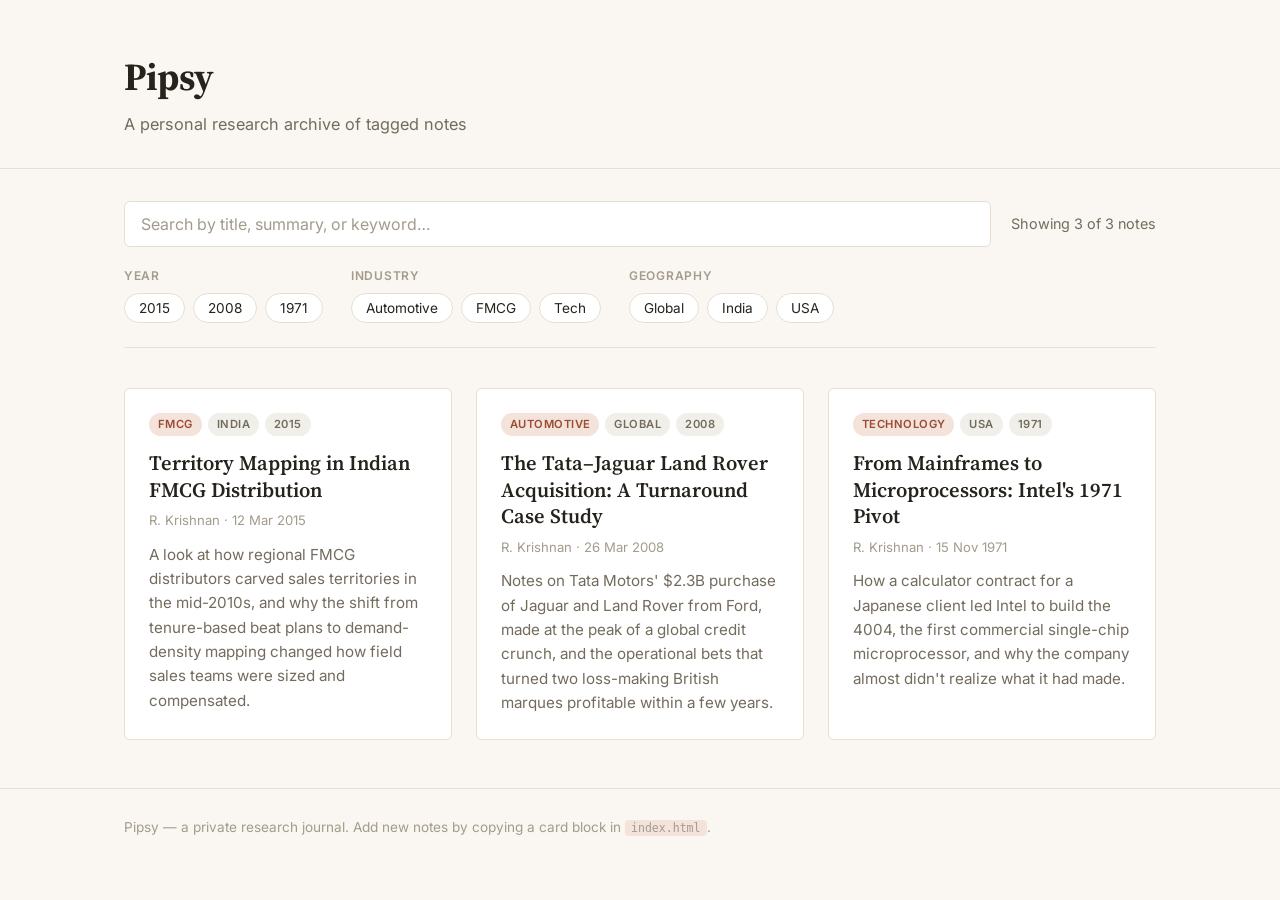
==== index.html @ 83570394 "Add Pipsy: static research archive site Plain HTML/CSS/JS, no build step. Header, search, combinable" ====
<!DOCTYPE html>
<html lang="en">
<head>
<meta charset="UTF-8">
<meta name="viewport" content="width=device-width, initial-scale=1.0">
<title>Pipsy — Research Archive</title>
<meta name="description" content="Pipsy is a personal research archive of tagged notes.">
<link rel="preconnect" href="https://fonts.googleapis.com">
<link rel="preconnect" href="https://fonts.gstatic.com" crossorigin>
<link href="https://fonts.googleapis.com/css2?family=Inter:wght@400;500;600&family=Source+Serif+4:opsz,wght@8..60,400;8..60,600;8..60,700&display=swap" rel="stylesheet">
<link rel="stylesheet" href="style.css">
</head>
<body>

<header class="site-header">
  <div class="wrap">
    <h1 class="wordmark">Pipsy</h1>
    <p class="tagline">A personal research archive of tagged notes</p>
  </div>
</header>

<main class="wrap">

  <section class="controls" aria-label="Search and filter notes">
    <div class="search-row">
      <label class="visually-hidden" for="search-input">Search notes</label>
      <input type="search" id="search-input" placeholder="Search by title, summary, or keyword…" autocomplete="off">
      <p class="count" id="result-count" aria-live="polite"></p>
    </div>

    <div class="filter-groups" id="filter-groups">
      <div class="filter-group">
        <span class="filter-label">Year</span>
        <div class="chip-row" id="year-chips" data-filter-key="year"></div>
      </div>
      <div class="filter-group">
        <span class="filter-label">Industry</span>
        <div class="chip-row" id="industry-chips" data-filter-key="industry"></div>
      </div>
      <div class="filter-group">
        <span class="filter-label">Geography</span>
        <div class="chip-row" id="geography-chips" data-filter-key="geography"></div>
      </div>
      <button type="button" id="clear-filters" class="clear-btn" hidden>Clear all filters</button>
    </div>
  </section>

  <section class="grid" id="note-grid" aria-label="Research notes">

    <!-- ============================================================
         NOTE CARD TEMPLATE — copy one of these <article> blocks to
         add a new note. Fields to edit:
           data-year        e.g. "2015"
           data-industry    e.g. "automotive" | "fmcg" | "tech"
           data-geography   e.g. "india" | "usa" | "global"
           data-search      lowercase keywords the search box matches
           data-author      byline name
           data-date        human-readable date, e.g. "12 Mar 2015"
         Inside: .card-title, .card-summary (short, shown on the card)
         and a <template class="card-body"> holding the FULL text
         shown in the pop-up when the card is clicked. Use <p> tags.
         ============================================================ -->

    <article class="note-card"
      data-year="2015"
      data-industry="fmcg"
      data-geography="india"
      data-author="R. Krishnan"
      data-date="12 Mar 2015"
      data-search="territory mapping distribution sales fmcg india route to market rtm van sales beat plan secondary sales">
      <div class="card-badges">
        <span class="badge badge-industry">FMCG</span>
        <span class="badge badge-geography">India</span>
        <span class="badge badge-year">2015</span>
      </div>
      <h2 class="card-title">Territory Mapping in Indian FMCG Distribution</h2>
      <p class="card-byline">R. Krishnan · 12 Mar 2015</p>
      <p class="card-summary">A look at how regional FMCG distributors carved sales territories in the mid-2010s, and why the shift from tenure-based beat plans to demand-density mapping changed how field sales teams were sized and compensated.</p>
      <template class="card-body">
        <p>[Placeholder text — replace with your research.] Through the early 2010s, most Indian FMCG distributors assigned sales territories the same way their predecessors had for decades: by geography and tenure, with senior salesmen inheriting the busiest routes regardless of how demand had actually shifted. By 2015, a handful of larger distribution houses began experimenting with demand-density mapping — using outlet-level sales history to redraw "beats" (daily sales routes) around actual purchase volume rather than road distance.</p>
        <p>This note sketches out the mechanics of a beat plan: how many outlets a salesman on foot versus a van-based salesman could realistically cover in a day, how secondary sales data (distributor-to-retailer, as opposed to company-to-distributor) was used to flag under-served pockets, and why frequency of visit mattered more than territory size for perishable and high-turnover categories.</p>
        <p>Open questions for further research: how did the shift affect salesman compensation structures built around fixed territories, and what happened to relationship-based selling once beats were redrawn purely on volume?</p>
      </template>
    </article>

    <article class="note-card"
      data-year="2008"
      data-industry="automotive"
      data-geography="global"
      data-author="R. Krishnan"
      data-date="26 Mar 2008"
      data-search="tata motors jaguar land rover acquisition ford automotive turnaround corporate history luxury brand">
      <div class="card-badges">
        <span class="badge badge-industry">Automotive</span>
        <span class="badge badge-geography">Global</span>
        <span class="badge badge-year">2008</span>
      </div>
      <h2 class="card-title">The Tata–Jaguar Land Rover Acquisition: A Turnaround Case Study</h2>
      <p class="card-byline">R. Krishnan · 26 Mar 2008</p>
      <p class="card-summary">Notes on Tata Motors' $2.3B purchase of Jaguar and Land Rover from Ford, made at the peak of a global credit crunch, and the operational bets that turned two loss-making British marques profitable within a few years.</p>
      <template class="card-body">
        <p>[Placeholder text — replace with your research.] In March 2008, Tata Motors completed its acquisition of Jaguar and Land Rover from Ford Motor Company for roughly $2.3 billion — a deal struck months before the global financial crisis made credit for large acquisitions far harder to come by. Ford had bought Jaguar in 1989 and Land Rover in 2000, and by the mid-2000s both brands were losing money under a parent company distracted by its own restructuring.</p>
        <p>This note tracks the early operating decisions that are usually credited with the turnaround: giving JLR's UK engineering and design teams operational independence rather than folding them into Tata's existing structure, continued investment in new platforms even through the 2009 downturn, and a deliberate push into the Chinese market that Ford had underexploited.</p>
        <p>Worth researching further: how the deal was financed given the timing, and how much of the eventual profitability is attributable to product decisions versus the broader luxury SUV market recovery post-2010.</p>
      </template>
    </article>

    <article class="note-card"
      data-year="1971"
      data-industry="tech"
      data-geography="usa"
      data-author="R. Krishnan"
      data-date="15 Nov 1971"
      data-search="intel 4004 microprocessor mainframe history semiconductor silicon valley computing hardware">
      <div class="card-badges">
        <span class="badge badge-industry">Technology</span>
        <span class="badge badge-geography">USA</span>
        <span class="badge badge-year">1971</span>
      </div>
      <h2 class="card-title">From Mainframes to Microprocessors: Intel's 1971 Pivot</h2>
      <p class="card-byline">R. Krishnan · 15 Nov 1971</p>
      <p class="card-summary">How a calculator contract for a Japanese client led Intel to build the 4004, the first commercial single-chip microprocessor, and why the company almost didn't realize what it had made.</p>
      <template class="card-body">
        <p>[Placeholder text — replace with your research.] In 1969, Japanese calculator maker Busicom commissioned Intel to design a set of chips for a new line of calculators. Rather than building the twelve custom chips Busicom had specified, Intel engineer Ted Hoff proposed a more general design: a single programmable logic chip that could be configured in software to perform different calculator functions, paired with memory chips.</p>
        <p>The result, released commercially in November 1971 as the Intel 4004, is widely regarded as the first commercially available single-chip microprocessor. It was not originally built with general-purpose computing in mind — Intel's leadership at the time saw the company's future in memory chips, not processors, and it took internal negotiation for Intel to buy back the rights to market the 4004 to other customers, since Busicom's original contract gave them exclusivity.</p>
        <p>This note is a starting point for tracing how the 4004's architecture influenced the 8008 and 8080, and eventually the x86 line that would define desktop computing for the next four decades.</p>
      </template>
    </article>

  </section>

  <p class="empty-state" id="empty-state" hidden>No notes match your filters. Try clearing a filter or adjusting your search.</p>

</main>

<footer class="site-footer">
  <div class="wrap">
    <p>Pipsy — a private research journal. Add new notes by copying a card block in <code>index.html</code>.</p>
  </div>
</footer>

<div class="modal-overlay" id="modal-overlay" hidden>
  <div class="modal" role="dialog" aria-modal="true" aria-labelledby="modal-title" tabindex="-1">
    <button type="button" class="modal-close" id="modal-close" aria-label="Close">&times;</button>
    <div class="modal-badges" id="modal-badges"></div>
    <h2 class="modal-title" id="modal-title"></h2>
    <p class="modal-byline" id="modal-byline"></p>
    <div class="modal-body" id="modal-body"></div>
  </div>
</div>

<script src="script.js"></script>
</body>
</html>
---- style.css ----
/* ==========================================================================
   Pipsy — a personal research archive
   Plain CSS, no build step. Palette and type are set as custom properties
   at the top of :root — change values there to re-theme the whole site.
   ========================================================================== */

:root {
  --bg: #faf7f2;
  --surface: #ffffff;
  --ink: #26231d;
  --ink-muted: #736c5e;
  --ink-faint: #a39c8c;
  --border: #e6dfd2;
  --accent: #9a4b32;
  --accent-ink: #ffffff;
  --accent-tint: #f3e3db;
  --focus: #4a6b63;

  --font-serif: "Source Serif 4", Georgia, "Times New Roman", serif;
  --font-sans: "Inter", -apple-system, BlinkMacSystemFont, "Segoe UI", sans-serif;

  --radius: 6px;
  --wrap: 1080px;
}

* {
  box-sizing: border-box;
}

html {
  -webkit-text-size-adjust: 100%;
}

body {
  margin: 0;
  background: var(--bg);
  color: var(--ink);
  font-family: var(--font-sans);
  font-size: 16px;
  line-height: 1.5;
  -webkit-font-smoothing: antialiased;
}

.wrap {
  max-width: var(--wrap);
  margin: 0 auto;
  padding: 0 24px;
}

.visually-hidden {
  position: absolute;
  width: 1px;
  height: 1px;
  overflow: hidden;
  clip: rect(0 0 0 0);
  white-space: nowrap;
}

a {
  color: var(--accent);
}

/* ---------- header ---------- */

.site-header {
  border-bottom: 1px solid var(--border);
  padding: 48px 0 32px;
}

.wordmark {
  font-family: var(--font-serif);
  font-weight: 700;
  font-size: 2.4rem;
  margin: 0 0 6px;
  letter-spacing: -0.01em;
}

.tagline {
  margin: 0;
  color: var(--ink-muted);
  font-size: 1.02rem;
}

/* ---------- controls: search + filters ---------- */

.controls {
  padding: 32px 0 8px;
}

.search-row {
  display: flex;
  align-items: center;
  gap: 20px;
  flex-wrap: wrap;
  margin-bottom: 20px;
}

#search-input {
  flex: 1 1 320px;
  font-family: var(--font-sans);
  font-size: 1rem;
  padding: 12px 16px;
  border: 1px solid var(--border);
  border-radius: var(--radius);
  background: var(--surface);
  color: var(--ink);
}

#search-input:focus {
  outline: none;
  border-color: var(--focus);
  box-shadow: 0 0 0 3px rgba(74, 107, 99, 0.15);
}

#search-input::placeholder {
  color: var(--ink-faint);
}

.count {
  margin: 0;
  white-space: nowrap;
  color: var(--ink-muted);
  font-size: 0.9rem;
}

.filter-groups {
  display: flex;
  flex-wrap: wrap;
  align-items: flex-start;
  gap: 20px 28px;
  padding-bottom: 24px;
  border-bottom: 1px solid var(--border);
}

.filter-group {
  display: flex;
  flex-direction: column;
  gap: 8px;
}

.filter-label {
  font-size: 0.75rem;
  font-weight: 600;
  letter-spacing: 0.06em;
  text-transform: uppercase;
  color: var(--ink-faint);
}

.chip-row {
  display: flex;
  flex-wrap: wrap;
  gap: 8px;
}

.chip {
  font-family: var(--font-sans);
  font-size: 0.85rem;
  padding: 6px 14px;
  border: 1px solid var(--border);
  border-radius: 999px;
  background: var(--surface);
  color: var(--ink);
  cursor: pointer;
  transition: background 0.15s ease, border-color 0.15s ease, color 0.15s ease;
}

.chip:hover {
  border-color: var(--accent);
}

.chip:focus-visible {
  outline: 2px solid var(--focus);
  outline-offset: 2px;
}

.chip.active {
  background: var(--accent);
  border-color: var(--accent);
  color: var(--accent-ink);
}

.clear-btn {
  align-self: flex-end;
  margin-left: auto;
  font-family: var(--font-sans);
  font-size: 0.85rem;
  color: var(--accent);
  background: none;
  border: none;
  cursor: pointer;
  padding: 6px 0;
  text-decoration: underline;
  text-underline-offset: 3px;
}

.clear-btn:hover {
  color: var(--ink);
}

/* ---------- grid + cards ---------- */

.grid {
  display: grid;
  grid-template-columns: repeat(auto-fill, minmax(300px, 1fr));
  gap: 24px;
  padding: 32px 0 24px;
}

.note-card {
  background: var(--surface);
  border: 1px solid var(--border);
  border-radius: var(--radius);
  padding: 24px;
  display: flex;
  flex-direction: column;
  cursor: pointer;
  transition: box-shadow 0.15s ease, border-color 0.15s ease, transform 0.15s ease;
}

.note-card:hover {
  border-color: var(--ink-faint);
  box-shadow: 0 6px 20px rgba(38, 35, 29, 0.07);
  transform: translateY(-1px);
}

.note-card:focus-visible {
  outline: 2px solid var(--focus);
  outline-offset: 3px;
}

.card-badges {
  display: flex;
  flex-wrap: wrap;
  gap: 6px;
  margin-bottom: 14px;
}

.badge {
  font-size: 0.7rem;
  font-weight: 600;
  letter-spacing: 0.04em;
  text-transform: uppercase;
  padding: 3px 9px;
  border-radius: 999px;
  background: var(--accent-tint);
  color: var(--accent);
}

.badge-geography,
.badge-year {
  background: #f0efe9;
  color: var(--ink-muted);
}

.card-title {
  font-family: var(--font-serif);
  font-size: 1.28rem;
  font-weight: 600;
  line-height: 1.3;
  margin: 0 0 8px;
}

.card-byline {
  margin: 0 0 12px;
  font-size: 0.82rem;
  color: var(--ink-faint);
}

.card-summary {
  margin: 0;
  color: var(--ink-muted);
  font-size: 0.95rem;
  line-height: 1.6;
  flex: 1;
}

.note-card template {
  display: none;
}

/* ---------- empty state ---------- */

.empty-state {
  text-align: center;
  color: var(--ink-muted);
  font-size: 1rem;
  padding: 64px 24px;
  border: 1px dashed var(--border);
  border-radius: var(--radius);
  margin: 0 0 48px;
}

/* ---------- footer ---------- */

.site-footer {
  border-top: 1px solid var(--border);
  padding: 28px 0 48px;
  margin-top: 24px;
}

.site-footer p {
  margin: 0;
  color: var(--ink-faint);
  font-size: 0.85rem;
}

.site-footer code {
  background: var(--accent-tint);
  padding: 1px 6px;
  border-radius: 4px;
  font-size: 0.85em;
}

/* ---------- modal ---------- */

.modal-overlay {
  position: fixed;
  inset: 0;
  background: rgba(38, 35, 29, 0.5);
  display: flex;
  align-items: flex-start;
  justify-content: center;
  padding: 5vh 20px;
  z-index: 100;
  overflow-y: auto;
}

.modal-overlay[hidden] {
  display: none;
}

.modal {
  background: var(--surface);
  border-radius: var(--radius);
  max-width: 680px;
  width: 100%;
  padding: 40px 40px 48px;
  position: relative;
  box-shadow: 0 24px 60px rgba(38, 35, 29, 0.25);
}

.modal-close {
  position: absolute;
  top: 16px;
  right: 16px;
  width: 36px;
  height: 36px;
  border-radius: 50%;
  border: 1px solid var(--border);
  background: var(--surface);
  color: var(--ink-muted);
  font-size: 1.4rem;
  line-height: 1;
  cursor: pointer;
  display: flex;
  align-items: center;
  justify-content: center;
}

.modal-close:hover {
  border-color: var(--accent);
  color: var(--accent);
}

.modal-badges {
  display: flex;
  flex-wrap: wrap;
  gap: 6px;
  margin: 0 0 16px;
  padding-right: 40px;
}

.modal-title {
  font-family: var(--font-serif);
  font-size: 1.7rem;
  font-weight: 700;
  line-height: 1.3;
  margin: 0 0 8px;
  padding-right: 20px;
}

.modal-byline {
  margin: 0 0 24px;
  color: var(--ink-faint);
  font-size: 0.85rem;
}

.modal-body {
  font-size: 1rem;
  line-height: 1.75;
  color: var(--ink);
}

.modal-body p {
  margin: 0 0 18px;
}

.modal-body p:last-child {
  margin-bottom: 0;
}

/* ---------- responsive ---------- */

@media (max-width: 640px) {
  .wrap {
    padding: 0 16px;
  }

  .site-header {
    padding: 36px 0 24px;
  }

  .wordmark {
    font-size: 2rem;
  }

  .search-row {
    flex-direction: column;
    align-items: stretch;
  }

  #search-input {
    flex: none;
    width: 100%;
  }

  .count {
    order: 2;
  }

  .clear-btn {
    margin-left: 0;
  }

  .grid {
    grid-template-columns: 1fr;
  }

  .modal {
    padding: 32px 24px 36px;
  }

  .modal-title {
    font-size: 1.4rem;
  }
}
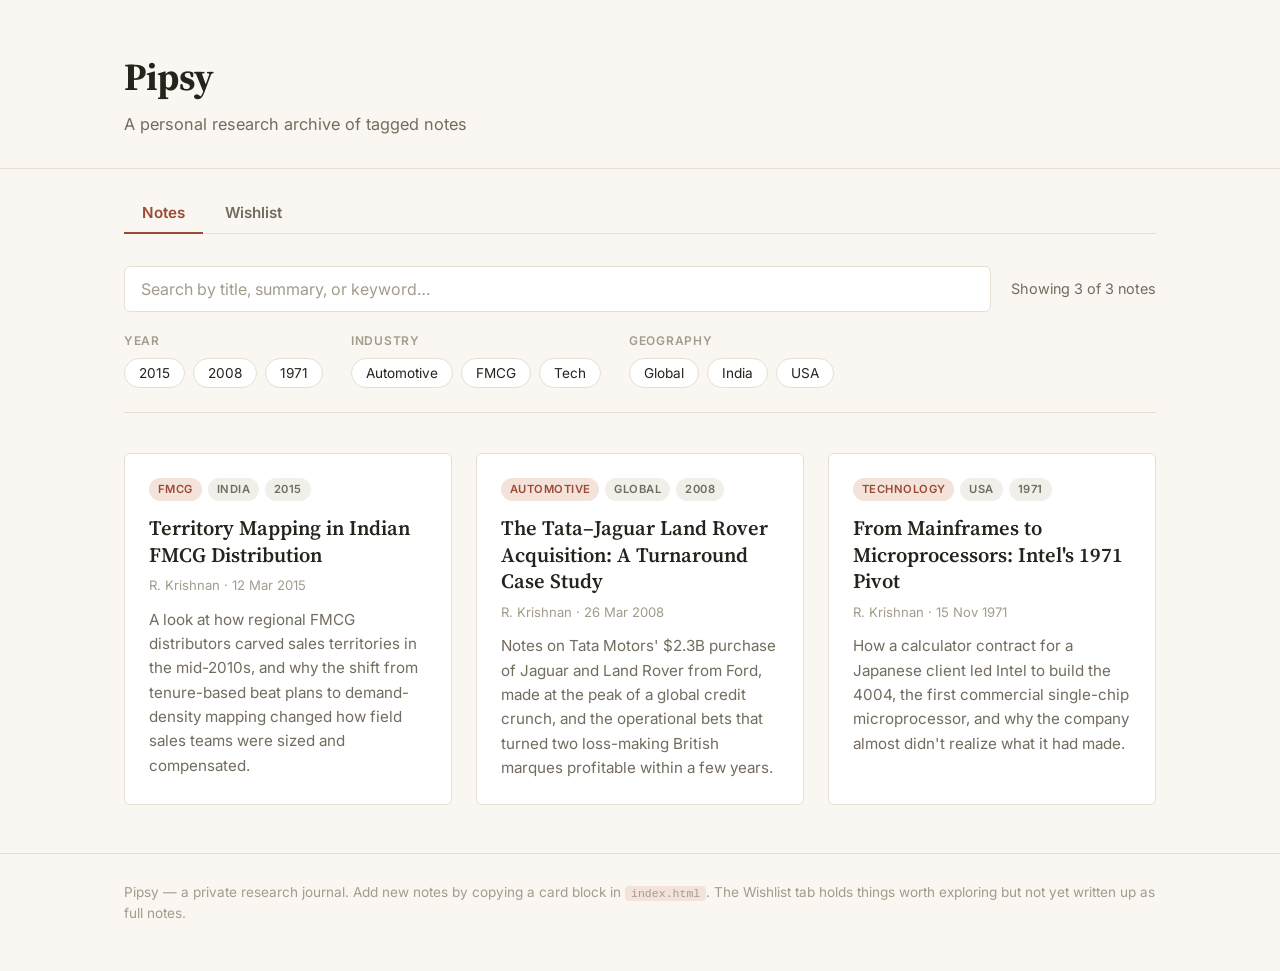
==== commit b5a84e77: "Add Wishlist tab with a first AI curriculum roadmap entry Adds a second, independently searchable/fi" ====
--- a/index.html
+++ b/index.html
@@ -21,6 +21,13 @@
 
 <main class="wrap">
 
+  <div class="tabs" role="tablist" aria-label="Archive sections">
+    <button type="button" class="tab-btn active" id="tab-notes" role="tab" aria-selected="true" aria-controls="panel-notes" data-tab="notes">Notes</button>
+    <button type="button" class="tab-btn" id="tab-wishlist" role="tab" aria-selected="false" aria-controls="panel-wishlist" data-tab="wishlist">Wishlist</button>
+  </div>
+
+  <div class="tab-panel" id="panel-notes" role="tabpanel" aria-labelledby="tab-notes">
+
   <section class="controls" aria-label="Search and filter notes">
     <div class="search-row">
       <label class="visually-hidden" for="search-input">Search notes</label>
@@ -131,11 +138,181 @@
 
   <p class="empty-state" id="empty-state" hidden>No notes match your filters. Try clearing a filter or adjusting your search.</p>
 
+  </div>
+
+  <div class="tab-panel" id="panel-wishlist" role="tabpanel" aria-labelledby="tab-wishlist" hidden>
+
+  <section class="controls" aria-label="Search and filter wishlist items">
+    <div class="search-row">
+      <label class="visually-hidden" for="wishlist-search-input">Search wishlist</label>
+      <input type="search" id="wishlist-search-input" placeholder="Search by title, summary, or keyword…" autocomplete="off">
+      <p class="count" id="wishlist-result-count" aria-live="polite"></p>
+    </div>
+
+    <div class="filter-groups" id="wishlist-filter-groups">
+      <div class="filter-group">
+        <span class="filter-label">Year</span>
+        <div class="chip-row" id="wishlist-year-chips" data-filter-key="year"></div>
+      </div>
+      <div class="filter-group">
+        <span class="filter-label">Industry</span>
+        <div class="chip-row" id="wishlist-industry-chips" data-filter-key="industry"></div>
+      </div>
+      <div class="filter-group">
+        <span class="filter-label">Geography</span>
+        <div class="chip-row" id="wishlist-geography-chips" data-filter-key="geography"></div>
+      </div>
+      <button type="button" id="wishlist-clear-filters" class="clear-btn" hidden>Clear all filters</button>
+    </div>
+  </section>
+
+  <section class="grid" id="wishlist-grid" aria-label="Wishlist items">
+
+    <article class="note-card"
+      data-year="2026"
+      data-industry="tech"
+      data-geography="global"
+      data-author="R. Krishnan"
+      data-date="12 Sep 2026"
+      data-search="ai course roadmap curriculum machine learning transformers attention diffusion llm agents mcp hardware semiconductors economics geopolitics wishlist to study">
+      <div class="card-badges">
+        <span class="badge badge-industry">Technology</span>
+        <span class="badge badge-geography">Global</span>
+        <span class="badge badge-year">2026</span>
+      </div>
+      <h2 class="card-title">A First-Principles AI Curriculum, From Attention Math to Geopolitics</h2>
+      <p class="card-byline">R. Krishnan · 12 Sep 2026</p>
+      <p class="card-summary">A 16-session course outline came across my desk, structured as a first-principles path through the entire AI stack — the math underneath transformers and diffusion, the frontier model landscape, agent engineering, semiconductor supply chains, and the economics and geopolitics tying it together. Logging it here as a wishlist item: worth actually working through, not just bookmarking.</p>
+      <template class="card-body">
+        <p>A 16-session course roadmap crossed my feed recently, and it's dense enough to be worth logging rather than losing in a browser tab. It bills itself as a "first-principles learning path" and mostly earns that description — it starts from bigrams and next-token prediction before it will let you near a transformer, and it doesn't stop at model architecture: by the last few sessions you're in chip lithography, datacenter economics, and export controls. Very few syllabi connect attention math to CoWoS packaging in one arc. Filing it here as something to actually work through, three-line summary per session below.</p>
+
+        <h3>1. Attention &amp; Autoregression</h3>
+        <ul>
+          <li>Starts from the simplest language models — bigrams and Markov chains — before building up to next-token prediction as the task underlying modern LLMs.</li>
+          <li>Introduces embeddings and the query-key-value mechanism that lets a model weigh which prior tokens matter most.</li>
+          <li>Covers the self-attention math itself: how scaled dot products turn a sequence into context-aware representations.</li>
+        </ul>
+
+        <h3>2. Latent Spaces &amp; Diffusion</h3>
+        <ul>
+          <li>Covers autoencoders and variational autoencoders as ways of compressing data into a lower-dimensional latent space.</li>
+          <li>Explains diffusion models as a generative process that learns to reverse gradual noising.</li>
+          <li>Frames both as tools for "world modeling" — learning compressed representations of complex data distributions.</li>
+        </ul>
+
+        <h3>3. Frontier LLMs: West</h3>
+        <ul>
+          <li>Surveys the architectural paths taken by GPT, Claude, and Grok as competing approaches to frontier-scale models.</li>
+          <li>Covers scaling laws — how performance predictably improves with more data, parameters, and compute.</li>
+          <li>Looks at multimodality as the next frontier beyond pure text generation.</li>
+        </ul>
+
+        <h3>4. East Asian Frontier Models</h3>
+        <ul>
+          <li>Surveys Qwen, DeepSeek, Kimi, and MiniMax as the leading models coming out of Chinese labs.</li>
+          <li>Covers reasoning-focused reinforcement learning as a distinguishing technique among these models.</li>
+          <li>Compares benchmark performance to contextualize how competitive the field has become.</li>
+        </ul>
+
+        <h3>5. Prompt Engineering &amp; Tool APIs</h3>
+        <ul>
+          <li>Covers prompt design as a reliability problem, not just phrasing — including the token overhead it introduces.</li>
+          <li>Introduces tool and function calling as the mechanism that lets models act outside their own text generation.</li>
+          <li>Covers code-to-markdown workflows as a practical pattern for structuring model output.</li>
+        </ul>
+
+        <h3>6. Context Engineering &amp; Memory</h3>
+        <ul>
+          <li>Covers sliding-window and pruning techniques for managing what a model can and can't see at any point.</li>
+          <li>Introduces "context rot" — the degradation of usefulness as a context window fills up.</li>
+          <li>Covers persistent memory design for agents that need to operate across long sessions.</li>
+        </ul>
+
+        <h3>7. Harness Engineering &amp; Sandboxing</h3>
+        <ul>
+          <li>Covers secure execution environments as the substrate agents need to run code safely.</li>
+          <li>Introduces auto-debugging and self-correction loops that let an agent test and fix its own output.</li>
+          <li>Frames the "harness" as the scaffolding around a model that turns it into a reliable tool.</li>
+        </ul>
+
+        <h3>8. Autonomous Execution Loops</h3>
+        <ul>
+          <li>Introduces a six-part architecture for how an autonomous agent plans, acts, and evaluates in a loop.</li>
+          <li>Covers branching — letting an agent explore multiple solution paths before committing to one.</li>
+          <li>Covers benchmarking and self-improvement as ways an agent's loop gets evaluated and refined over time.</li>
+        </ul>
+
+        <h3>9. MCP &amp; Unified Tooling</h3>
+        <ul>
+          <li>Covers the Model Context Protocol as a standard for exposing tools to models in a consistent way.</li>
+          <li>Covers building custom MCP servers to wrap local or proprietary capabilities.</li>
+          <li>Covers safely exposing both local and remote tools through a single interface.</li>
+        </ul>
+
+        <h3>10. Swarm Graph Engineering</h3>
+        <ul>
+          <li>Covers multi-agent state graphs as a way of coordinating several models working on one task.</li>
+          <li>Covers the coordination and latency tradeoffs that show up once multiple agents talk to each other.</li>
+          <li>Covers token efficiency — the real cost of running many agents versus one.</li>
+        </ul>
+
+        <h3>11. Silicon &amp; Hardware Layers</h3>
+        <ul>
+          <li>Covers the hardware stack underneath training and inference: GPUs, HBM, SRAM, and specialized chips like Groq's LPU.</li>
+          <li>Covers memory bandwidth as a bottleneck distinct from raw compute.</li>
+          <li>Covers the math connecting model size to hardware footprint and throughput.</li>
+        </ul>
+
+        <h3>12. Lithography &amp; Supply Chains</h3>
+        <ul>
+          <li>Covers the physical supply chain behind chip production: ASML's lithography equipment, TSMC's fabrication, and advanced packaging like CoWoS.</li>
+          <li>Covers where compute bottlenecks actually originate in that chain.</li>
+          <li>Covers the physics constraints shaping the next generation of chip manufacturing.</li>
+        </ul>
+
+        <h3>13. KV Cache Optimization</h3>
+        <ul>
+          <li>Covers the key-value cache that lets transformer inference avoid recomputing attention at every step.</li>
+          <li>Covers the memory math behind maintaining that cache over long contexts.</li>
+          <li>Covers compression, slicing, and offloading techniques used to keep cache size manageable.</li>
+        </ul>
+
+        <h3>14. Quantization &amp; Kernel Execution</h3>
+        <ul>
+          <li>Covers quantization formats like GGUF, AWQ, and EXL2 that shrink model size by reducing numeric precision.</li>
+          <li>Covers 4-bit methods specifically as the current practical floor for most deployment.</li>
+          <li>Covers the scale/zero-point math and the kernels that execute quantized operations efficiently.</li>
+        </ul>
+
+        <h3>15. AI Economics &amp; SaaS</h3>
+        <ul>
+          <li>Covers "neoclouds" and the capital expenditure driving new AI-specific cloud providers.</li>
+          <li>Covers monetization models for AI products, from usage-based pricing to subscriptions.</li>
+          <li>Covers datacenter ROI and token economics as the financial logic underneath the industry.</li>
+        </ul>
+
+        <h3>16. Geopolitics &amp; Labor</h3>
+        <ul>
+          <li>Covers export controls as a lever governments use to control who gets access to frontier compute.</li>
+          <li>Covers robotics and deployment as the physical extension of AI capability into the real world.</li>
+          <li>Covers the automation-versus-augmentation debate and what "AI readiness" means for a workforce.</li>
+        </ul>
+
+        <p>Stated outcome of the roadmap: understand the AI stack end-to-end — models, systems, hardware, economics, and society. On a skim, the weak spots are training methodology (no dedicated session on RLHF, DPO, or instruction tuning), data curation, and alignment/interpretability — all bigger gaps than the roadmap's length would suggest. But as a map for self-study, especially the agent-engineering and hardware/economics sections, it's more useful than most.</p>
+      </template>
+    </article>
+
+  </section>
+
+  <p class="empty-state" id="wishlist-empty-state" hidden>No wishlist items match your filters. Try clearing a filter or adjusting your search.</p>
+
+  </div>
+
 </main>
 
 <footer class="site-footer">
   <div class="wrap">
-    <p>Pipsy — a private research journal. Add new notes by copying a card block in <code>index.html</code>.</p>
+    <p>Pipsy — a private research journal. Add new notes by copying a card block in <code>index.html</code>. The Wishlist tab holds things worth exploring but not yet written up as full notes.</p>
   </div>
 </footer>
 
--- a/style.css
+++ b/style.css
@@ -79,6 +79,47 @@
   margin: 0;
   color: var(--ink-muted);
   font-size: 1.02rem;
+}
+
+/* ---------- tabs ---------- */
+
+.tabs {
+  display: flex;
+  gap: 4px;
+  padding-top: 24px;
+  border-bottom: 1px solid var(--border);
+}
+
+.tab-btn {
+  font-family: var(--font-sans);
+  font-size: 0.95rem;
+  font-weight: 600;
+  padding: 10px 18px;
+  border: none;
+  background: none;
+  color: var(--ink-muted);
+  cursor: pointer;
+  border-bottom: 2px solid transparent;
+  margin-bottom: -1px;
+  transition: color 0.15s ease, border-color 0.15s ease;
+}
+
+.tab-btn:hover {
+  color: var(--ink);
+}
+
+.tab-btn.active {
+  color: var(--accent);
+  border-bottom-color: var(--accent);
+}
+
+.tab-btn:focus-visible {
+  outline: 2px solid var(--focus);
+  outline-offset: 2px;
+}
+
+.tab-panel[hidden] {
+  display: none;
 }
 
 /* ---------- controls: search + filters ---------- */
@@ -399,6 +440,30 @@
   margin-bottom: 0;
 }
 
+.modal-body h3 {
+  font-family: var(--font-serif);
+  font-size: 1.05rem;
+  font-weight: 600;
+  margin: 26px 0 10px;
+}
+
+.modal-body h3:first-child {
+  margin-top: 0;
+}
+
+.modal-body ul {
+  margin: 0 0 18px;
+  padding-left: 20px;
+}
+
+.modal-body li {
+  margin-bottom: 6px;
+}
+
+.modal-body li:last-child {
+  margin-bottom: 0;
+}
+
 /* ---------- responsive ---------- */
 
 @media (max-width: 640px) {
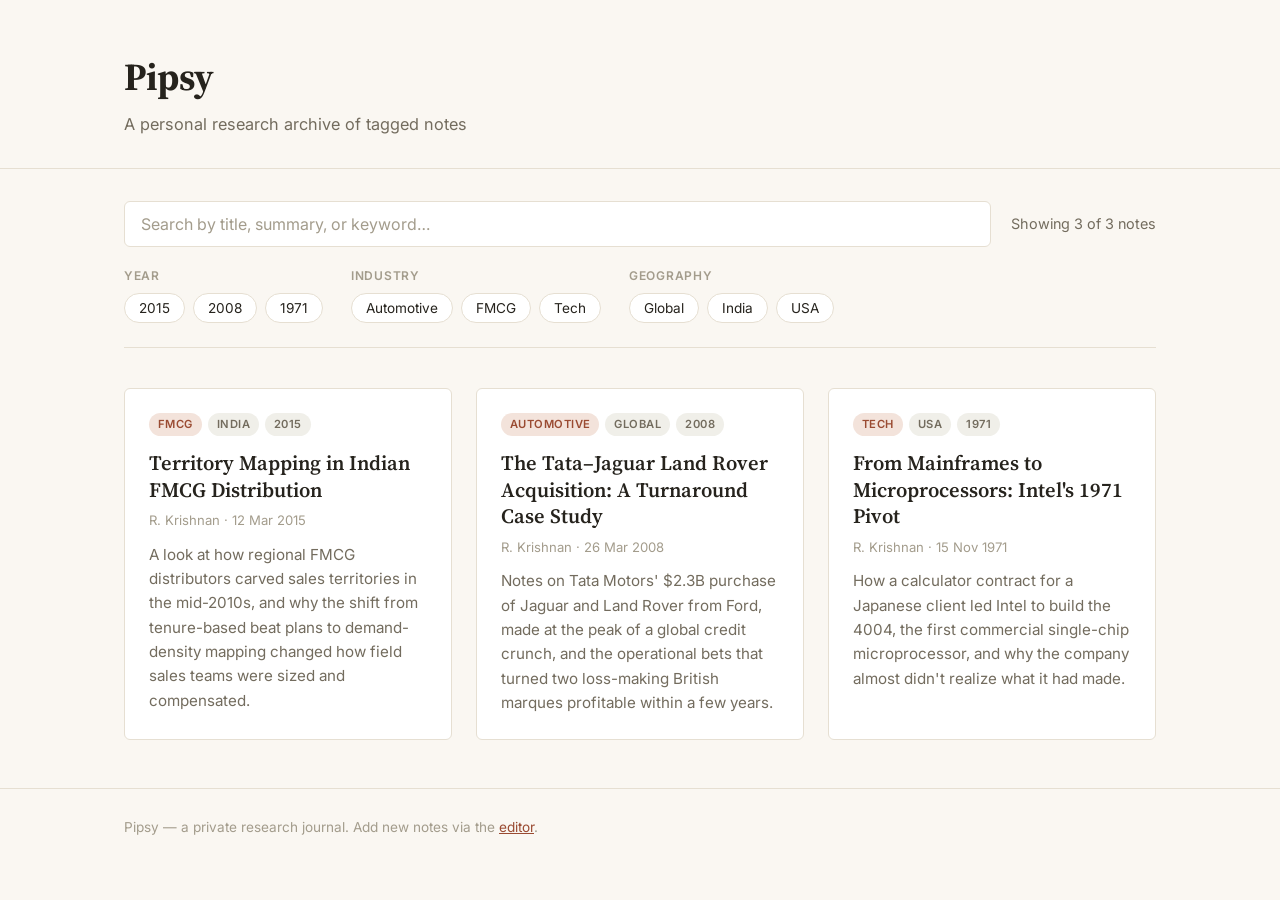
==== commit 9af9f165: "Add files via upload" ====
--- a/index.html
+++ b/index.html
@@ -20,13 +20,6 @@
 </header>
 
 <main class="wrap">
-
-  <div class="tabs" role="tablist" aria-label="Archive sections">
-    <button type="button" class="tab-btn active" id="tab-notes" role="tab" aria-selected="true" aria-controls="panel-notes" data-tab="notes">Notes</button>
-    <button type="button" class="tab-btn" id="tab-wishlist" role="tab" aria-selected="false" aria-controls="panel-wishlist" data-tab="wishlist">Wishlist</button>
-  </div>
-
-  <div class="tab-panel" id="panel-notes" role="tabpanel" aria-labelledby="tab-notes">
 
   <section class="controls" aria-label="Search and filter notes">
     <div class="search-row">
@@ -53,266 +46,17 @@
   </section>
 
   <section class="grid" id="note-grid" aria-label="Research notes">
-
-    <!-- ============================================================
-         NOTE CARD TEMPLATE — copy one of these <article> blocks to
-         add a new note. Fields to edit:
-           data-year        e.g. "2015"
-           data-industry    e.g. "automotive" | "fmcg" | "tech"
-           data-geography   e.g. "india" | "usa" | "global"
-           data-search      lowercase keywords the search box matches
-           data-author      byline name
-           data-date        human-readable date, e.g. "12 Mar 2015"
-         Inside: .card-title, .card-summary (short, shown on the card)
-         and a <template class="card-body"> holding the FULL text
-         shown in the pop-up when the card is clicked. Use <p> tags.
-         ============================================================ -->
-
-    <article class="note-card"
-      data-year="2015"
-      data-industry="fmcg"
-      data-geography="india"
-      data-author="R. Krishnan"
-      data-date="12 Mar 2015"
-      data-search="territory mapping distribution sales fmcg india route to market rtm van sales beat plan secondary sales">
-      <div class="card-badges">
-        <span class="badge badge-industry">FMCG</span>
-        <span class="badge badge-geography">India</span>
-        <span class="badge badge-year">2015</span>
-      </div>
-      <h2 class="card-title">Territory Mapping in Indian FMCG Distribution</h2>
-      <p class="card-byline">R. Krishnan · 12 Mar 2015</p>
-      <p class="card-summary">A look at how regional FMCG distributors carved sales territories in the mid-2010s, and why the shift from tenure-based beat plans to demand-density mapping changed how field sales teams were sized and compensated.</p>
-      <template class="card-body">
-        <p>[Placeholder text — replace with your research.] Through the early 2010s, most Indian FMCG distributors assigned sales territories the same way their predecessors had for decades: by geography and tenure, with senior salesmen inheriting the busiest routes regardless of how demand had actually shifted. By 2015, a handful of larger distribution houses began experimenting with demand-density mapping — using outlet-level sales history to redraw "beats" (daily sales routes) around actual purchase volume rather than road distance.</p>
-        <p>This note sketches out the mechanics of a beat plan: how many outlets a salesman on foot versus a van-based salesman could realistically cover in a day, how secondary sales data (distributor-to-retailer, as opposed to company-to-distributor) was used to flag under-served pockets, and why frequency of visit mattered more than territory size for perishable and high-turnover categories.</p>
-        <p>Open questions for further research: how did the shift affect salesman compensation structures built around fixed territories, and what happened to relationship-based selling once beats were redrawn purely on volume?</p>
-      </template>
-    </article>
-
-    <article class="note-card"
-      data-year="2008"
-      data-industry="automotive"
-      data-geography="global"
-      data-author="R. Krishnan"
-      data-date="26 Mar 2008"
-      data-search="tata motors jaguar land rover acquisition ford automotive turnaround corporate history luxury brand">
-      <div class="card-badges">
-        <span class="badge badge-industry">Automotive</span>
-        <span class="badge badge-geography">Global</span>
-        <span class="badge badge-year">2008</span>
-      </div>
-      <h2 class="card-title">The Tata–Jaguar Land Rover Acquisition: A Turnaround Case Study</h2>
-      <p class="card-byline">R. Krishnan · 26 Mar 2008</p>
-      <p class="card-summary">Notes on Tata Motors' $2.3B purchase of Jaguar and Land Rover from Ford, made at the peak of a global credit crunch, and the operational bets that turned two loss-making British marques profitable within a few years.</p>
-      <template class="card-body">
-        <p>[Placeholder text — replace with your research.] In March 2008, Tata Motors completed its acquisition of Jaguar and Land Rover from Ford Motor Company for roughly $2.3 billion — a deal struck months before the global financial crisis made credit for large acquisitions far harder to come by. Ford had bought Jaguar in 1989 and Land Rover in 2000, and by the mid-2000s both brands were losing money under a parent company distracted by its own restructuring.</p>
-        <p>This note tracks the early operating decisions that are usually credited with the turnaround: giving JLR's UK engineering and design teams operational independence rather than folding them into Tata's existing structure, continued investment in new platforms even through the 2009 downturn, and a deliberate push into the Chinese market that Ford had underexploited.</p>
-        <p>Worth researching further: how the deal was financed given the timing, and how much of the eventual profitability is attributable to product decisions versus the broader luxury SUV market recovery post-2010.</p>
-      </template>
-    </article>
-
-    <article class="note-card"
-      data-year="1971"
-      data-industry="tech"
-      data-geography="usa"
-      data-author="R. Krishnan"
-      data-date="15 Nov 1971"
-      data-search="intel 4004 microprocessor mainframe history semiconductor silicon valley computing hardware">
-      <div class="card-badges">
-        <span class="badge badge-industry">Technology</span>
-        <span class="badge badge-geography">USA</span>
-        <span class="badge badge-year">1971</span>
-      </div>
-      <h2 class="card-title">From Mainframes to Microprocessors: Intel's 1971 Pivot</h2>
-      <p class="card-byline">R. Krishnan · 15 Nov 1971</p>
-      <p class="card-summary">How a calculator contract for a Japanese client led Intel to build the 4004, the first commercial single-chip microprocessor, and why the company almost didn't realize what it had made.</p>
-      <template class="card-body">
-        <p>[Placeholder text — replace with your research.] In 1969, Japanese calculator maker Busicom commissioned Intel to design a set of chips for a new line of calculators. Rather than building the twelve custom chips Busicom had specified, Intel engineer Ted Hoff proposed a more general design: a single programmable logic chip that could be configured in software to perform different calculator functions, paired with memory chips.</p>
-        <p>The result, released commercially in November 1971 as the Intel 4004, is widely regarded as the first commercially available single-chip microprocessor. It was not originally built with general-purpose computing in mind — Intel's leadership at the time saw the company's future in memory chips, not processors, and it took internal negotiation for Intel to buy back the rights to market the 4004 to other customers, since Busicom's original contract gave them exclusivity.</p>
-        <p>This note is a starting point for tracing how the 4004's architecture influenced the 8008 and 8080, and eventually the x86 line that would define desktop computing for the next four decades.</p>
-      </template>
-    </article>
-
+    <!-- Cards are rendered here at load time from notes.json.
+         Add/edit notes via the CMS at /admin, or edit notes.json directly. -->
   </section>
 
   <p class="empty-state" id="empty-state" hidden>No notes match your filters. Try clearing a filter or adjusting your search.</p>
-
-  </div>
-
-  <div class="tab-panel" id="panel-wishlist" role="tabpanel" aria-labelledby="tab-wishlist" hidden>
-
-  <section class="controls" aria-label="Search and filter wishlist items">
-    <div class="search-row">
-      <label class="visually-hidden" for="wishlist-search-input">Search wishlist</label>
-      <input type="search" id="wishlist-search-input" placeholder="Search by title, summary, or keyword…" autocomplete="off">
-      <p class="count" id="wishlist-result-count" aria-live="polite"></p>
-    </div>
-
-    <div class="filter-groups" id="wishlist-filter-groups">
-      <div class="filter-group">
-        <span class="filter-label">Year</span>
-        <div class="chip-row" id="wishlist-year-chips" data-filter-key="year"></div>
-      </div>
-      <div class="filter-group">
-        <span class="filter-label">Industry</span>
-        <div class="chip-row" id="wishlist-industry-chips" data-filter-key="industry"></div>
-      </div>
-      <div class="filter-group">
-        <span class="filter-label">Geography</span>
-        <div class="chip-row" id="wishlist-geography-chips" data-filter-key="geography"></div>
-      </div>
-      <button type="button" id="wishlist-clear-filters" class="clear-btn" hidden>Clear all filters</button>
-    </div>
-  </section>
-
-  <section class="grid" id="wishlist-grid" aria-label="Wishlist items">
-
-    <article class="note-card"
-      data-year="2026"
-      data-industry="tech"
-      data-geography="global"
-      data-author="R. Krishnan"
-      data-date="12 Sep 2026"
-      data-search="ai course roadmap curriculum machine learning transformers attention diffusion llm agents mcp hardware semiconductors economics geopolitics wishlist to study">
-      <div class="card-badges">
-        <span class="badge badge-industry">Technology</span>
-        <span class="badge badge-geography">Global</span>
-        <span class="badge badge-year">2026</span>
-      </div>
-      <h2 class="card-title">A First-Principles AI Curriculum, From Attention Math to Geopolitics</h2>
-      <p class="card-byline">R. Krishnan · 12 Sep 2026</p>
-      <p class="card-summary">A 16-session course outline came across my desk, structured as a first-principles path through the entire AI stack — the math underneath transformers and diffusion, the frontier model landscape, agent engineering, semiconductor supply chains, and the economics and geopolitics tying it together. Logging it here as a wishlist item: worth actually working through, not just bookmarking.</p>
-      <template class="card-body">
-        <p>A 16-session course roadmap crossed my feed recently, and it's dense enough to be worth logging rather than losing in a browser tab. It bills itself as a "first-principles learning path" and mostly earns that description — it starts from bigrams and next-token prediction before it will let you near a transformer, and it doesn't stop at model architecture: by the last few sessions you're in chip lithography, datacenter economics, and export controls. Very few syllabi connect attention math to CoWoS packaging in one arc. Filing it here as something to actually work through, three-line summary per session below.</p>
-
-        <h3>1. Attention &amp; Autoregression</h3>
-        <ul>
-          <li>Starts from the simplest language models — bigrams and Markov chains — before building up to next-token prediction as the task underlying modern LLMs.</li>
-          <li>Introduces embeddings and the query-key-value mechanism that lets a model weigh which prior tokens matter most.</li>
-          <li>Covers the self-attention math itself: how scaled dot products turn a sequence into context-aware representations.</li>
-        </ul>
-
-        <h3>2. Latent Spaces &amp; Diffusion</h3>
-        <ul>
-          <li>Covers autoencoders and variational autoencoders as ways of compressing data into a lower-dimensional latent space.</li>
-          <li>Explains diffusion models as a generative process that learns to reverse gradual noising.</li>
-          <li>Frames both as tools for "world modeling" — learning compressed representations of complex data distributions.</li>
-        </ul>
-
-        <h3>3. Frontier LLMs: West</h3>
-        <ul>
-          <li>Surveys the architectural paths taken by GPT, Claude, and Grok as competing approaches to frontier-scale models.</li>
-          <li>Covers scaling laws — how performance predictably improves with more data, parameters, and compute.</li>
-          <li>Looks at multimodality as the next frontier beyond pure text generation.</li>
-        </ul>
-
-        <h3>4. East Asian Frontier Models</h3>
-        <ul>
-          <li>Surveys Qwen, DeepSeek, Kimi, and MiniMax as the leading models coming out of Chinese labs.</li>
-          <li>Covers reasoning-focused reinforcement learning as a distinguishing technique among these models.</li>
-          <li>Compares benchmark performance to contextualize how competitive the field has become.</li>
-        </ul>
-
-        <h3>5. Prompt Engineering &amp; Tool APIs</h3>
-        <ul>
-          <li>Covers prompt design as a reliability problem, not just phrasing — including the token overhead it introduces.</li>
-          <li>Introduces tool and function calling as the mechanism that lets models act outside their own text generation.</li>
-          <li>Covers code-to-markdown workflows as a practical pattern for structuring model output.</li>
-        </ul>
-
-        <h3>6. Context Engineering &amp; Memory</h3>
-        <ul>
-          <li>Covers sliding-window and pruning techniques for managing what a model can and can't see at any point.</li>
-          <li>Introduces "context rot" — the degradation of usefulness as a context window fills up.</li>
-          <li>Covers persistent memory design for agents that need to operate across long sessions.</li>
-        </ul>
-
-        <h3>7. Harness Engineering &amp; Sandboxing</h3>
-        <ul>
-          <li>Covers secure execution environments as the substrate agents need to run code safely.</li>
-          <li>Introduces auto-debugging and self-correction loops that let an agent test and fix its own output.</li>
-          <li>Frames the "harness" as the scaffolding around a model that turns it into a reliable tool.</li>
-        </ul>
-
-        <h3>8. Autonomous Execution Loops</h3>
-        <ul>
-          <li>Introduces a six-part architecture for how an autonomous agent plans, acts, and evaluates in a loop.</li>
-          <li>Covers branching — letting an agent explore multiple solution paths before committing to one.</li>
-          <li>Covers benchmarking and self-improvement as ways an agent's loop gets evaluated and refined over time.</li>
-        </ul>
-
-        <h3>9. MCP &amp; Unified Tooling</h3>
-        <ul>
-          <li>Covers the Model Context Protocol as a standard for exposing tools to models in a consistent way.</li>
-          <li>Covers building custom MCP servers to wrap local or proprietary capabilities.</li>
-          <li>Covers safely exposing both local and remote tools through a single interface.</li>
-        </ul>
-
-        <h3>10. Swarm Graph Engineering</h3>
-        <ul>
-          <li>Covers multi-agent state graphs as a way of coordinating several models working on one task.</li>
-          <li>Covers the coordination and latency tradeoffs that show up once multiple agents talk to each other.</li>
-          <li>Covers token efficiency — the real cost of running many agents versus one.</li>
-        </ul>
-
-        <h3>11. Silicon &amp; Hardware Layers</h3>
-        <ul>
-          <li>Covers the hardware stack underneath training and inference: GPUs, HBM, SRAM, and specialized chips like Groq's LPU.</li>
-          <li>Covers memory bandwidth as a bottleneck distinct from raw compute.</li>
-          <li>Covers the math connecting model size to hardware footprint and throughput.</li>
-        </ul>
-
-        <h3>12. Lithography &amp; Supply Chains</h3>
-        <ul>
-          <li>Covers the physical supply chain behind chip production: ASML's lithography equipment, TSMC's fabrication, and advanced packaging like CoWoS.</li>
-          <li>Covers where compute bottlenecks actually originate in that chain.</li>
-          <li>Covers the physics constraints shaping the next generation of chip manufacturing.</li>
-        </ul>
-
-        <h3>13. KV Cache Optimization</h3>
-        <ul>
-          <li>Covers the key-value cache that lets transformer inference avoid recomputing attention at every step.</li>
-          <li>Covers the memory math behind maintaining that cache over long contexts.</li>
-          <li>Covers compression, slicing, and offloading techniques used to keep cache size manageable.</li>
-        </ul>
-
-        <h3>14. Quantization &amp; Kernel Execution</h3>
-        <ul>
-          <li>Covers quantization formats like GGUF, AWQ, and EXL2 that shrink model size by reducing numeric precision.</li>
-          <li>Covers 4-bit methods specifically as the current practical floor for most deployment.</li>
-          <li>Covers the scale/zero-point math and the kernels that execute quantized operations efficiently.</li>
-        </ul>
-
-        <h3>15. AI Economics &amp; SaaS</h3>
-        <ul>
-          <li>Covers "neoclouds" and the capital expenditure driving new AI-specific cloud providers.</li>
-          <li>Covers monetization models for AI products, from usage-based pricing to subscriptions.</li>
-          <li>Covers datacenter ROI and token economics as the financial logic underneath the industry.</li>
-        </ul>
-
-        <h3>16. Geopolitics &amp; Labor</h3>
-        <ul>
-          <li>Covers export controls as a lever governments use to control who gets access to frontier compute.</li>
-          <li>Covers robotics and deployment as the physical extension of AI capability into the real world.</li>
-          <li>Covers the automation-versus-augmentation debate and what "AI readiness" means for a workforce.</li>
-        </ul>
-
-        <p>Stated outcome of the roadmap: understand the AI stack end-to-end — models, systems, hardware, economics, and society. On a skim, the weak spots are training methodology (no dedicated session on RLHF, DPO, or instruction tuning), data curation, and alignment/interpretability — all bigger gaps than the roadmap's length would suggest. But as a map for self-study, especially the agent-engineering and hardware/economics sections, it's more useful than most.</p>
-      </template>
-    </article>
-
-  </section>
-
-  <p class="empty-state" id="wishlist-empty-state" hidden>No wishlist items match your filters. Try clearing a filter or adjusting your search.</p>
-
-  </div>
 
 </main>
 
 <footer class="site-footer">
   <div class="wrap">
-    <p>Pipsy — a private research journal. Add new notes by copying a card block in <code>index.html</code>. The Wishlist tab holds things worth exploring but not yet written up as full notes.</p>
+    <p>Pipsy — a private research journal. Add new notes via the <a href="/admin/">editor</a>.</p>
   </div>
 </footer>
 
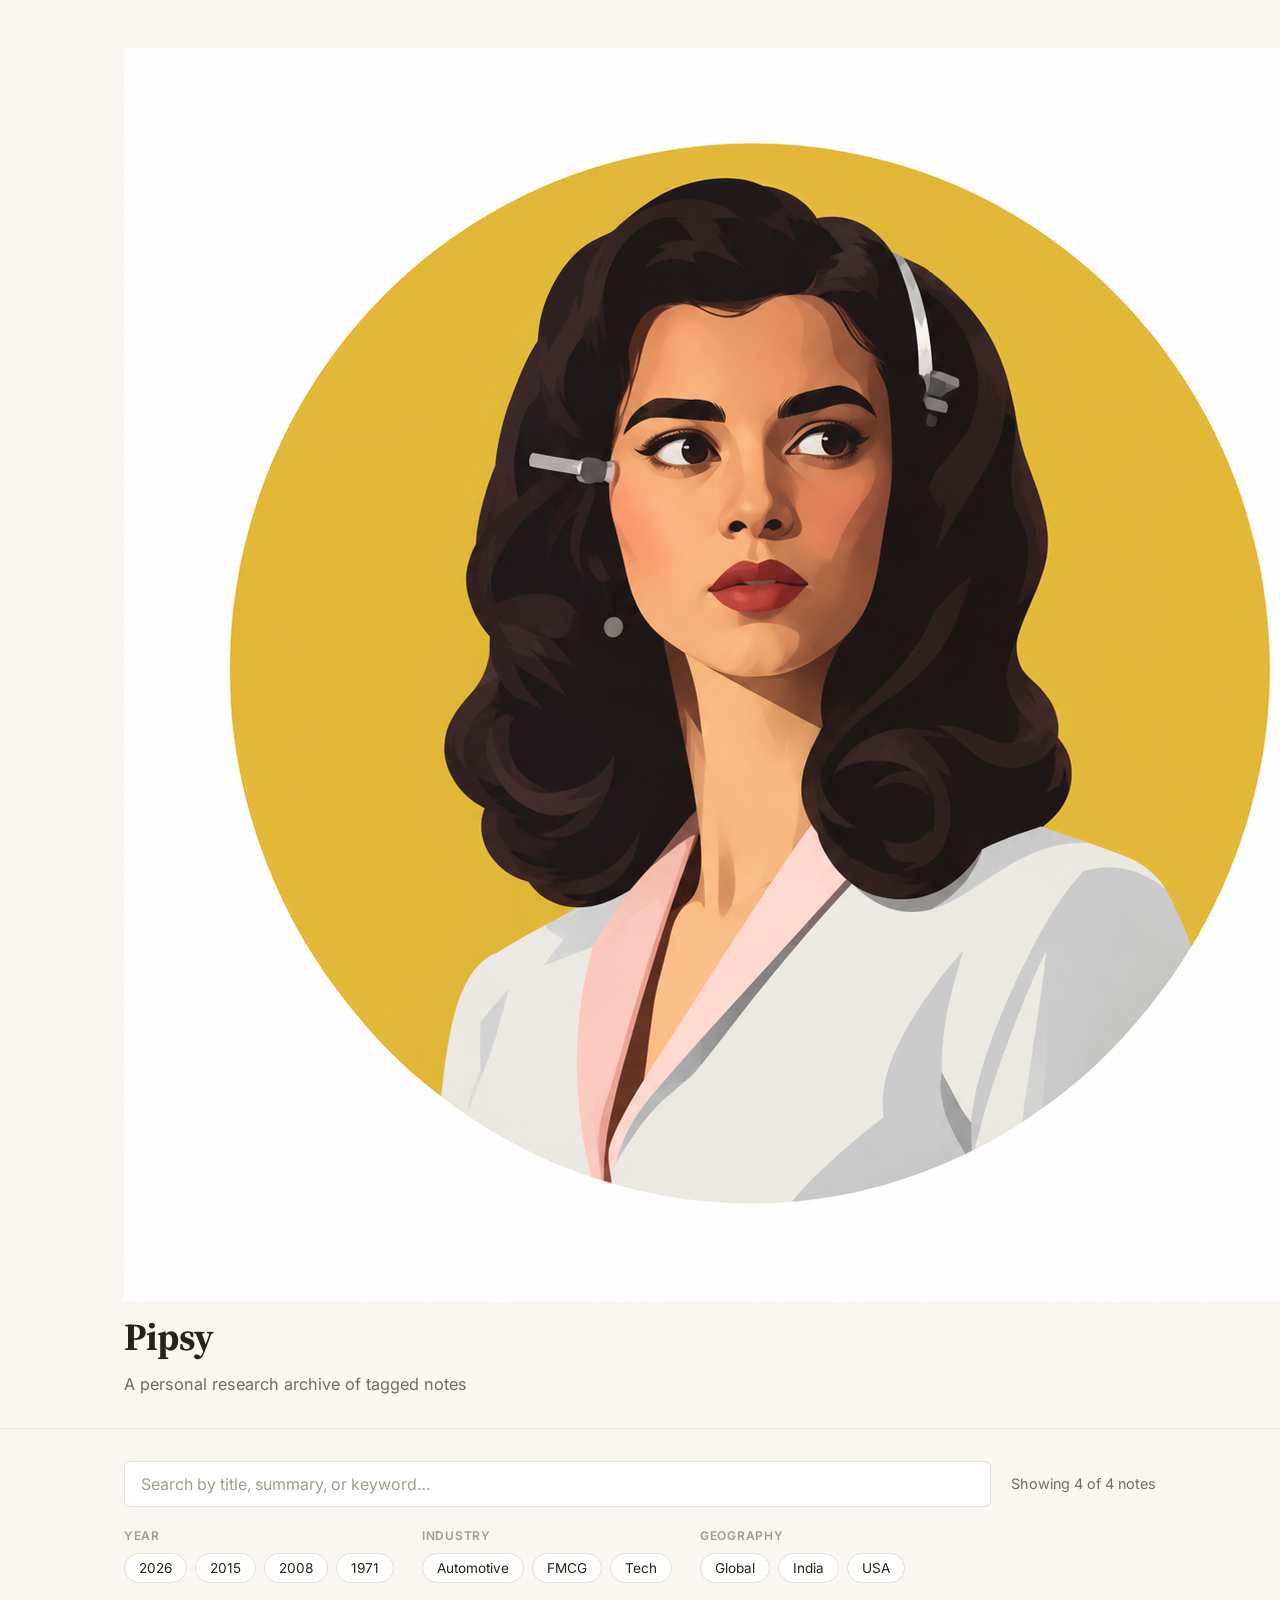
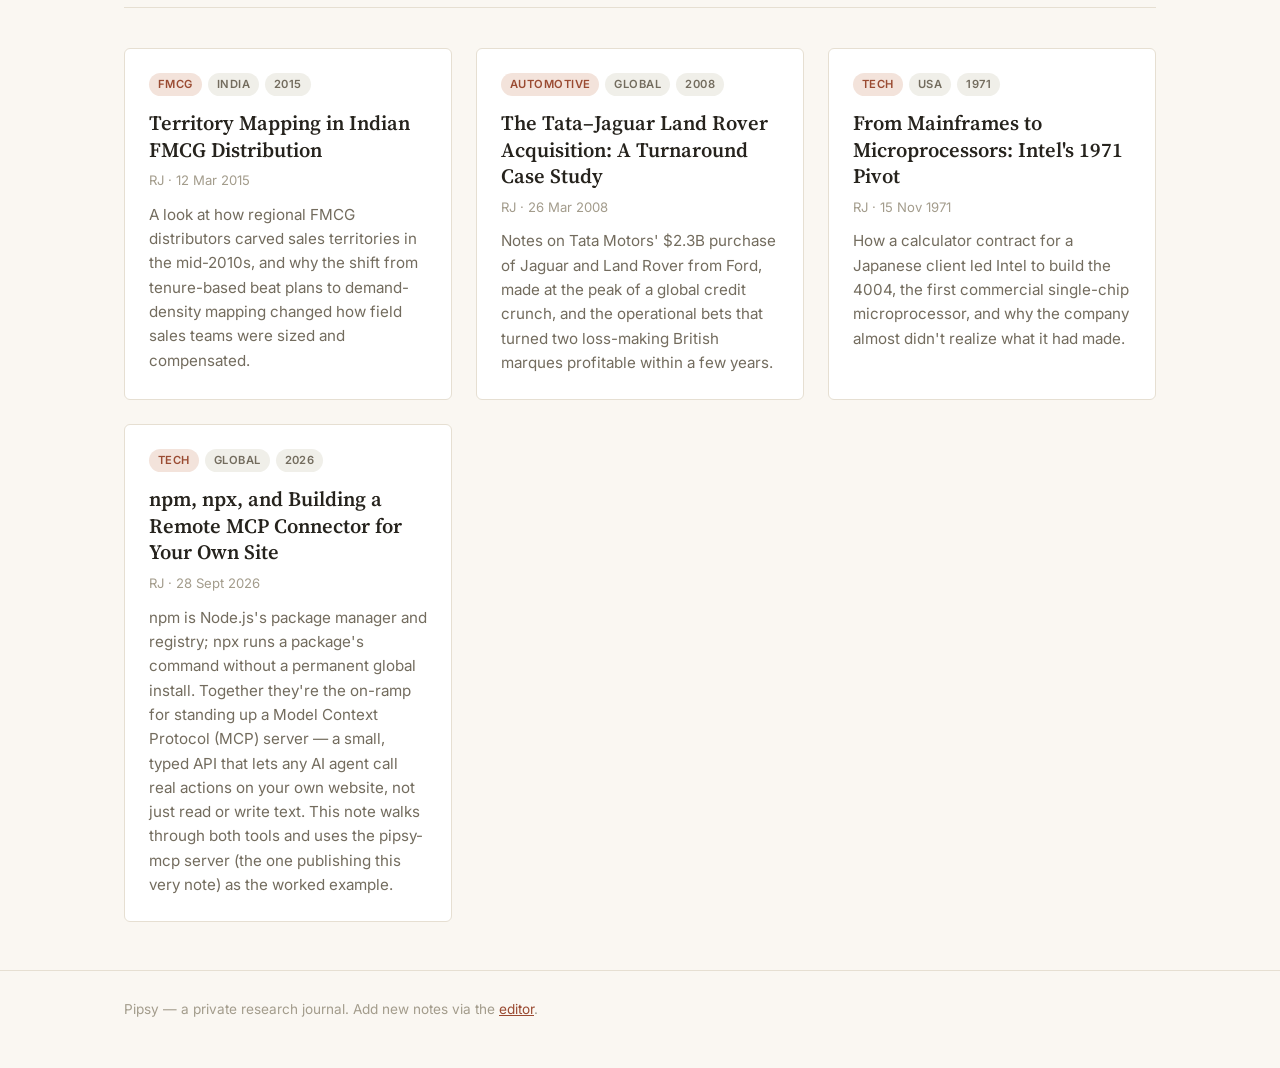
==== commit a3d77cdd: "Add logo/favicon to header and <head>" ====
--- a/index.html
+++ b/index.html
@@ -9,12 +9,17 @@
 <link rel="preconnect" href="https://fonts.gstatic.com" crossorigin>
 <link href="https://fonts.googleapis.com/css2?family=Inter:wght@400;500;600&family=Source+Serif+4:opsz,wght@8..60,400;8..60,600;8..60,700&display=swap" rel="stylesheet">
 <link rel="stylesheet" href="style.css">
+<link rel="icon" type="image/png" href="assets/favicon-32.png">
+<link rel="apple-touch-icon" href="assets/image.png">
 </head>
 <body>
 
 <header class="site-header">
   <div class="wrap">
-    <h1 class="wordmark">Pipsy</h1>
+    <div class="brand-row">
+      <img src="assets/image.png" alt="Pipsy" class="site-logo">
+      <h1 class="wordmark">Pipsy</h1>
+    </div>
     <p class="tagline">A personal research archive of tagged notes</p>
   </div>
 </header>
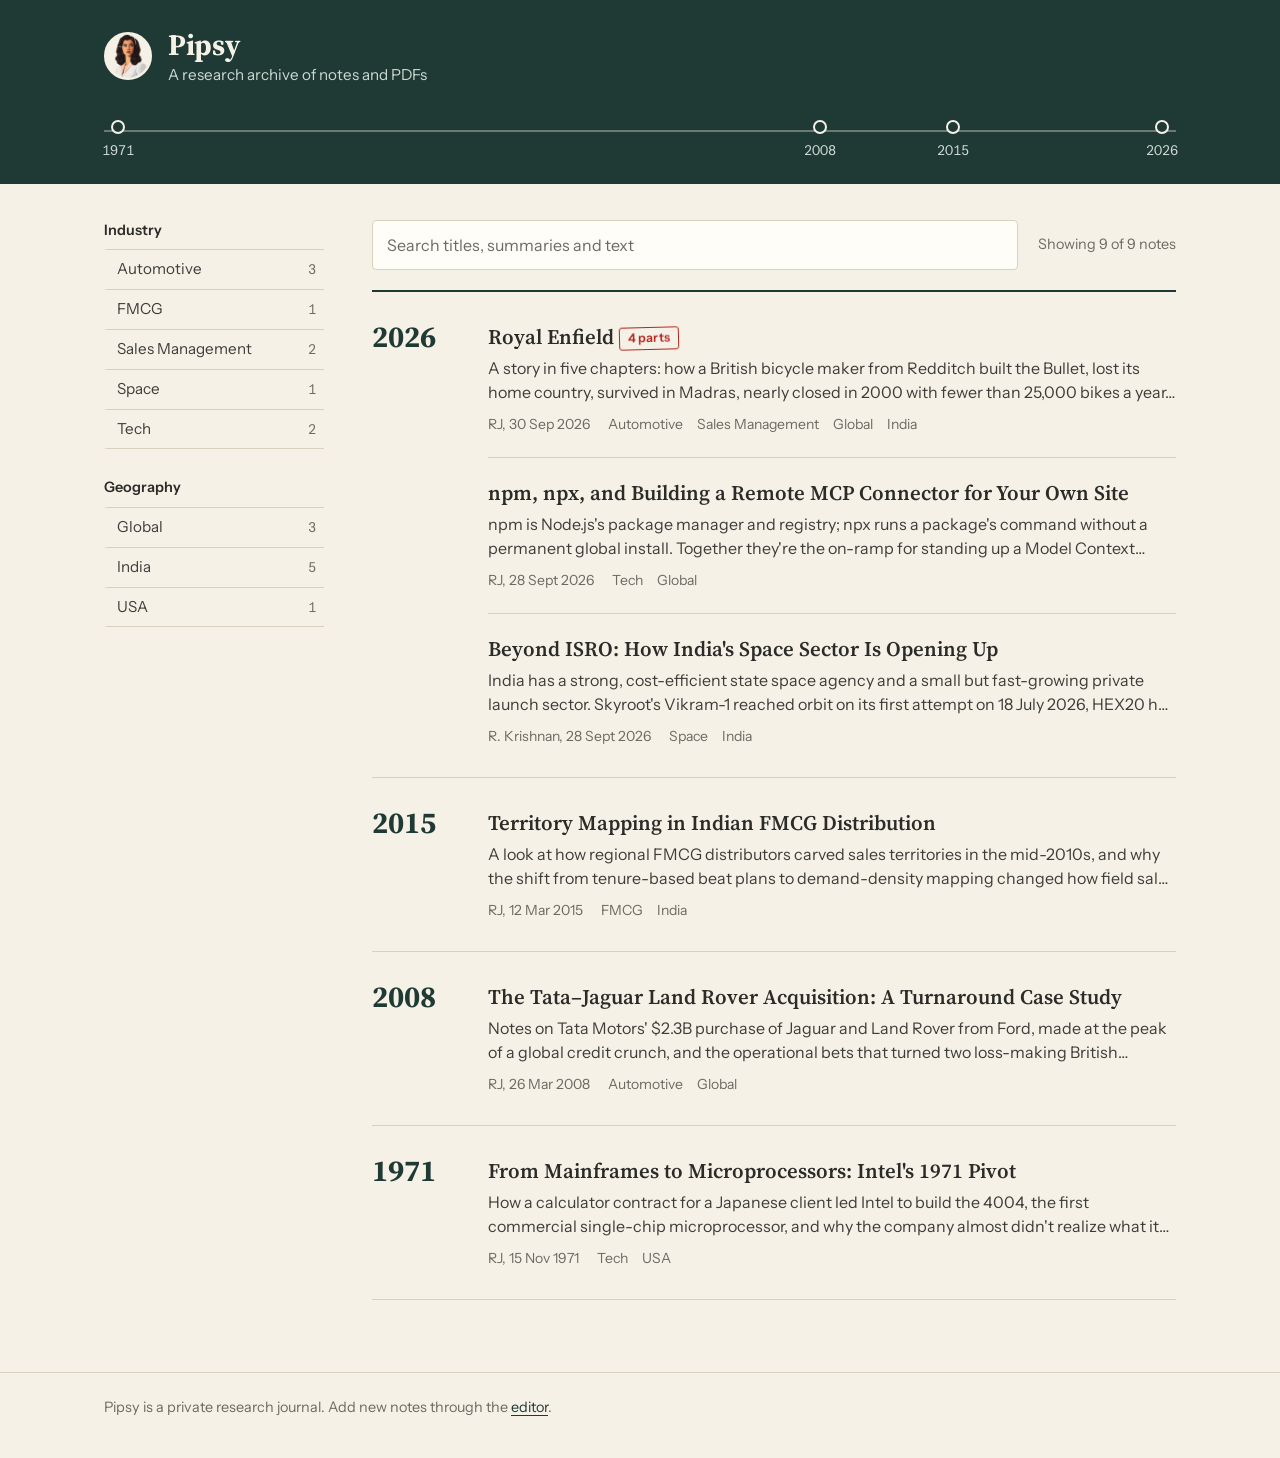
==== commit 4116494e: "Add PDF notes, per-note pages, series grouping and a catalogue redesign - notes.json accepts optiona" ====
--- a/index.html
+++ b/index.html
@@ -4,76 +4,75 @@
 <meta charset="UTF-8">
 <meta name="viewport" content="width=device-width, initial-scale=1.0">
 <title>Pipsy — Research Archive</title>
-<meta name="description" content="Pipsy is a personal research archive of tagged notes.">
+<meta name="description" content="Pipsy is a personal research archive of notes and PDFs on business, history and technology.">
 <link rel="preconnect" href="https://fonts.googleapis.com">
 <link rel="preconnect" href="https://fonts.gstatic.com" crossorigin>
-<link href="https://fonts.googleapis.com/css2?family=Inter:wght@400;500;600&family=Source+Serif+4:opsz,wght@8..60,400;8..60,600;8..60,700&display=swap" rel="stylesheet">
+<link href="https://fonts.googleapis.com/css2?family=Instrument+Sans:wght@400;500;600&family=Source+Serif+4:ital,opsz,wght@0,8..60,400;0,8..60,600;0,8..60,700;1,8..60,400&display=swap" rel="stylesheet">
 <link rel="stylesheet" href="style.css">
 <link rel="icon" type="image/png" href="assets/favicon-32.png">
 <link rel="apple-touch-icon" href="assets/image.png">
 </head>
 <body>
 
-<header class="site-header">
+<header class="masthead">
   <div class="wrap">
-    <div class="brand-row">
-      <img src="assets/image.png" alt="Pipsy" class="site-logo">
-      <h1 class="wordmark">Pipsy</h1>
-    </div>
-    <p class="tagline">A personal research archive of tagged notes</p>
+    <a class="brand" href="#/" aria-label="Pipsy, back to all notes">
+      <img src="assets/image.png" alt="" class="brand-logo" width="48" height="48">
+      <span class="brand-text">
+        <span class="wordmark">Pipsy</span>
+        <span class="tagline">A research archive of notes and PDFs</span>
+      </span>
+    </a>
+    <nav class="timeline" id="timeline" aria-label="Browse notes by year"></nav>
   </div>
 </header>
 
-<main class="wrap">
+<main class="wrap" id="app">
 
-  <section class="controls" aria-label="Search and filter notes">
-    <div class="search-row">
-      <label class="visually-hidden" for="search-input">Search notes</label>
-      <input type="search" id="search-input" placeholder="Search by title, summary, or keyword…" autocomplete="off">
-      <p class="count" id="result-count" aria-live="polite"></p>
+  <!-- Catalogue view -->
+  <div id="view-list">
+    <div class="layout">
+      <details class="filters-panel" id="filters-panel">
+        <summary>Filters</summary>
+        <div class="filter-groups" id="filter-groups">
+          <div class="filter-group">
+            <h2 class="filter-label">Industry</h2>
+            <div class="filter-list" id="industry-chips" data-filter-key="industry"></div>
+          </div>
+          <div class="filter-group">
+            <h2 class="filter-label">Geography</h2>
+            <div class="filter-list" id="geography-chips" data-filter-key="geography"></div>
+          </div>
+          <div class="filter-group">
+            <h2 class="filter-label">Type</h2>
+            <div class="filter-list" id="type-chips" data-filter-key="type"></div>
+          </div>
+        </div>
+      </details>
+
+      <section class="catalogue" aria-label="Research notes">
+        <div class="toolbar">
+          <label class="visually-hidden" for="search-input">Search notes</label>
+          <input type="search" id="search-input" placeholder="Search titles, summaries and text" autocomplete="off">
+          <p class="count" id="result-count" aria-live="polite"></p>
+          <button type="button" id="clear-filters" class="clear-btn" hidden>Clear filters</button>
+        </div>
+        <div id="catalogue"></div>
+        <p class="empty-state" id="empty-state" hidden>No notes match. Clear a filter or change the search.</p>
+      </section>
     </div>
+  </div>
 
-    <div class="filter-groups" id="filter-groups">
-      <div class="filter-group">
-        <span class="filter-label">Year</span>
-        <div class="chip-row" id="year-chips" data-filter-key="year"></div>
-      </div>
-      <div class="filter-group">
-        <span class="filter-label">Industry</span>
-        <div class="chip-row" id="industry-chips" data-filter-key="industry"></div>
-      </div>
-      <div class="filter-group">
-        <span class="filter-label">Geography</span>
-        <div class="chip-row" id="geography-chips" data-filter-key="geography"></div>
-      </div>
-      <button type="button" id="clear-filters" class="clear-btn" hidden>Clear all filters</button>
-    </div>
-  </section>
-
-  <section class="grid" id="note-grid" aria-label="Research notes">
-    <!-- Cards are rendered here at load time from notes.json.
-         Add/edit notes via the CMS at /admin, or edit notes.json directly. -->
-  </section>
-
-  <p class="empty-state" id="empty-state" hidden>No notes match your filters. Try clearing a filter or adjusting your search.</p>
+  <!-- Single note / series view -->
+  <div id="view-note" hidden></div>
 
 </main>
 
 <footer class="site-footer">
   <div class="wrap">
-    <p>Pipsy — a private research journal. Add new notes via the <a href="/admin/">editor</a>.</p>
+    <p>Pipsy is a private research journal. Add new notes through the <a href="/admin/">editor</a>.</p>
   </div>
 </footer>
-
-<div class="modal-overlay" id="modal-overlay" hidden>
-  <div class="modal" role="dialog" aria-modal="true" aria-labelledby="modal-title" tabindex="-1">
-    <button type="button" class="modal-close" id="modal-close" aria-label="Close">&times;</button>
-    <div class="modal-badges" id="modal-badges"></div>
-    <h2 class="modal-title" id="modal-title"></h2>
-    <p class="modal-byline" id="modal-byline"></p>
-    <div class="modal-body" id="modal-body"></div>
-  </div>
-</div>
 
 <script src="script.js"></script>
 </body>
--- a/style.css
+++ b/style.css
@@ -1,511 +1,321 @@
 /* ==========================================================================
-   Pipsy — a personal research archive
-   Plain CSS, no build step. Palette and type are set as custom properties
-   at the top of :root — change values there to re-theme the whole site.
+   Pipsy — a research archive, set like a library catalogue.
+   Plain CSS, no build step. Palette and type live in :root below.
    ========================================================================== */
 
 :root {
-  --bg: #faf7f2;
-  --surface: #ffffff;
-  --ink: #26231d;
-  --ink-muted: #736c5e;
-  --ink-faint: #a39c8c;
-  --border: #e6dfd2;
-  --accent: #9a4b32;
-  --accent-ink: #ffffff;
-  --accent-tint: #f3e3db;
-  --focus: #4a6b63;
+  --green: #1f3a34;
+  --green-soft: #2e544b;
+  --paper: #f6f1e7;
+  --card: #fffdf8;
+  --stamp: #b3261e;
+  --ink: #2b2b28;
+  --ink-body: #3d3d3a;
+  --muted: #6b6a63;
+  --rule: #d9d1bf;
+  --focus: #1f6f5c;
 
   --font-serif: "Source Serif 4", Georgia, "Times New Roman", serif;
-  --font-sans: "Inter", -apple-system, BlinkMacSystemFont, "Segoe UI", sans-serif;
-
-  --radius: 6px;
-  --wrap: 1080px;
-}
-
-* {
-  box-sizing: border-box;
-}
-
-html {
-  -webkit-text-size-adjust: 100%;
-}
+  --font-sans: "Instrument Sans", -apple-system, BlinkMacSystemFont, "Segoe UI", sans-serif;
+
+  --wrap: 1120px;
+  --measure: 66ch;
+}
+
+* { box-sizing: border-box; }
+
+html { -webkit-text-size-adjust: 100%; scroll-behavior: auto; }
 
 body {
   margin: 0;
-  background: var(--bg);
-  color: var(--ink);
+  background: var(--paper);
+  color: var(--ink-body);
   font-family: var(--font-sans);
   font-size: 16px;
   line-height: 1.5;
   -webkit-font-smoothing: antialiased;
 }
 
-.wrap {
-  max-width: var(--wrap);
-  margin: 0 auto;
-  padding: 0 24px;
-}
+.wrap { max-width: var(--wrap); margin: 0 auto; padding: 0 24px; }
 
 .visually-hidden {
-  position: absolute;
-  width: 1px;
-  height: 1px;
-  overflow: hidden;
-  clip: rect(0 0 0 0);
-  white-space: nowrap;
-}
-
-a {
-  color: var(--accent);
-}
-
-/* ---------- header ---------- */
-
-.site-header {
-  border-bottom: 1px solid var(--border);
-  padding: 48px 0 32px;
-}
+  position: absolute; width: 1px; height: 1px; overflow: hidden;
+  clip: rect(0 0 0 0); white-space: nowrap;
+}
+
+a { color: var(--green); text-underline-offset: 3px; }
+a:hover { color: var(--stamp); }
+
+:focus-visible { outline: 3px solid var(--focus); outline-offset: 2px; border-radius: 2px; }
+
+/* ---------- masthead ---------- */
+
+.masthead { background: var(--green); color: var(--paper); }
+.masthead .wrap { padding-top: 28px; padding-bottom: 8px; }
+
+.brand { display: inline-flex; align-items: center; gap: 16px; color: inherit; text-decoration: none; }
+.brand:hover { color: inherit; }
+
+.brand-logo {
+  width: 48px; height: 48px; border-radius: 50%; object-fit: cover;
+  background: var(--paper); border: 2px solid var(--paper);
+}
+
+.brand-text { display: flex; flex-direction: column; line-height: 1.15; }
 
 .wordmark {
-  font-family: var(--font-serif);
-  font-weight: 700;
-  font-size: 2.4rem;
-  margin: 0 0 6px;
-  letter-spacing: -0.01em;
-}
-
-.tagline {
-  margin: 0;
-  color: var(--ink-muted);
-  font-size: 1.02rem;
-}
-
-/* ---------- tabs ---------- */
-
-.tabs {
-  display: flex;
-  gap: 4px;
-  padding-top: 24px;
-  border-bottom: 1px solid var(--border);
-}
-
-.tab-btn {
+  font-family: var(--font-serif); font-weight: 700; font-size: 1.85rem; letter-spacing: -0.01em;
+}
+
+.tagline { font-size: 0.95rem; color: #cfd9d3; margin-top: 4px; }
+
+/* ---------- year timeline (the memorable thing) ---------- */
+
+.timeline { margin-top: 26px; }
+.timeline[hidden] { display: none; }
+
+.tl-track {
+  position: relative; height: 64px; margin: 0 14px;
+}
+
+.tl-track::before {
+  content: ""; position: absolute; left: -14px; right: -14px; top: 18px; height: 2px;
+  background: rgba(246, 241, 231, 0.35);
+}
+
+.tl-mark {
+  position: absolute; top: 0; transform: translateX(-50%);
+  display: flex; flex-direction: column; align-items: center; gap: 8px;
+  background: none; border: 0; padding: 4px 6px; cursor: pointer; color: var(--paper);
   font-family: var(--font-sans);
-  font-size: 0.95rem;
-  font-weight: 600;
-  padding: 10px 18px;
-  border: none;
-  background: none;
-  color: var(--ink-muted);
-  cursor: pointer;
-  border-bottom: 2px solid transparent;
-  margin-bottom: -1px;
-  transition: color 0.15s ease, border-color 0.15s ease;
-}
-
-.tab-btn:hover {
-  color: var(--ink);
-}
-
-.tab-btn.active {
-  color: var(--accent);
-  border-bottom-color: var(--accent);
-}
-
-.tab-btn:focus-visible {
-  outline: 2px solid var(--focus);
-  outline-offset: 2px;
-}
-
-.tab-panel[hidden] {
-  display: none;
-}
-
-/* ---------- controls: search + filters ---------- */
-
-.controls {
-  padding: 32px 0 8px;
-}
-
-.search-row {
-  display: flex;
-  align-items: center;
-  gap: 20px;
-  flex-wrap: wrap;
-  margin-bottom: 20px;
+}
+
+.tl-dot {
+  width: 14px; height: 14px; border-radius: 50%; background: var(--green);
+  border: 2px solid var(--paper); display: block; margin-top: 4px;
+}
+
+.tl-year { font-size: 0.85rem; font-variant-numeric: tabular-nums; color: #cfd9d3; }
+
+.tl-mark:hover .tl-dot { background: var(--paper); }
+.tl-mark.active .tl-dot { background: var(--stamp); border-color: var(--stamp); transform: scale(1.25); }
+.tl-mark.active .tl-year { color: var(--paper); font-weight: 600; }
+.tl-mark:focus-visible { outline-color: var(--paper); }
+
+/* ---------- catalogue layout ---------- */
+
+.layout {
+  display: grid; grid-template-columns: 220px minmax(0, 1fr); gap: 48px;
+  padding: 36px 0 72px; align-items: start;
+}
+
+.filters-panel { position: sticky; top: 20px; }
+.filters-panel summary { display: none; }
+
+.filter-group + .filter-group { margin-top: 28px; }
+
+.filter-label {
+  margin: 0 0 8px; font-family: var(--font-sans); font-weight: 600; font-size: 0.9rem; color: var(--ink);
+}
+
+.filter-list { display: flex; flex-direction: column; }
+
+.filter-btn {
+  display: flex; justify-content: space-between; align-items: baseline; gap: 12px;
+  width: 100%; text-align: left; background: none; border: 0;
+  border-top: 1px solid var(--rule); padding: 8px 8px 8px 10px;
+  font: inherit; font-size: 0.95rem; color: var(--ink-body); cursor: pointer;
+  border-left: 3px solid transparent;
+}
+
+.filter-list .filter-btn:last-child { border-bottom: 1px solid var(--rule); }
+.filter-btn:hover { background: rgba(31, 58, 52, 0.06); }
+.filter-btn.active { border-left-color: var(--stamp); background: var(--card); color: var(--ink); font-weight: 600; }
+.filter-count { color: var(--muted); font-variant-numeric: tabular-nums; font-size: 0.85rem; }
+
+/* ---------- toolbar ---------- */
+
+.toolbar {
+  display: grid; grid-template-columns: minmax(0, 1fr) auto; gap: 10px 20px; align-items: center;
+  padding-bottom: 20px; border-bottom: 2px solid var(--green);
 }
 
 #search-input {
-  flex: 1 1 320px;
-  font-family: var(--font-sans);
-  font-size: 1rem;
-  padding: 12px 16px;
-  border: 1px solid var(--border);
-  border-radius: var(--radius);
-  background: var(--surface);
-  color: var(--ink);
-}
-
-#search-input:focus {
-  outline: none;
-  border-color: var(--focus);
-  box-shadow: 0 0 0 3px rgba(74, 107, 99, 0.15);
-}
-
-#search-input::placeholder {
-  color: var(--ink-faint);
-}
-
-.count {
-  margin: 0;
-  white-space: nowrap;
-  color: var(--ink-muted);
-  font-size: 0.9rem;
-}
-
-.filter-groups {
-  display: flex;
-  flex-wrap: wrap;
-  align-items: flex-start;
-  gap: 20px 28px;
-  padding-bottom: 24px;
-  border-bottom: 1px solid var(--border);
-}
-
-.filter-group {
-  display: flex;
-  flex-direction: column;
-  gap: 8px;
-}
-
-.filter-label {
-  font-size: 0.75rem;
-  font-weight: 600;
-  letter-spacing: 0.06em;
-  text-transform: uppercase;
-  color: var(--ink-faint);
-}
-
-.chip-row {
-  display: flex;
-  flex-wrap: wrap;
-  gap: 8px;
-}
-
-.chip {
-  font-family: var(--font-sans);
-  font-size: 0.85rem;
-  padding: 6px 14px;
-  border: 1px solid var(--border);
-  border-radius: 999px;
-  background: var(--surface);
-  color: var(--ink);
-  cursor: pointer;
-  transition: background 0.15s ease, border-color 0.15s ease, color 0.15s ease;
-}
-
-.chip:hover {
-  border-color: var(--accent);
-}
-
-.chip:focus-visible {
-  outline: 2px solid var(--focus);
-  outline-offset: 2px;
-}
-
-.chip.active {
-  background: var(--accent);
-  border-color: var(--accent);
-  color: var(--accent-ink);
-}
+  width: 100%; padding: 12px 14px; font: inherit; font-size: 1rem; color: var(--ink);
+  background: var(--card); border: 1px solid var(--rule); border-radius: 4px;
+}
+
+#search-input::placeholder { color: var(--muted); }
+
+.count { margin: 0; font-size: 0.9rem; color: var(--muted); white-space: nowrap; }
 
 .clear-btn {
-  align-self: flex-end;
-  margin-left: auto;
-  font-family: var(--font-sans);
-  font-size: 0.85rem;
-  color: var(--accent);
-  background: none;
-  border: none;
-  cursor: pointer;
-  padding: 6px 0;
-  text-decoration: underline;
-  text-underline-offset: 3px;
-}
-
-.clear-btn:hover {
-  color: var(--ink);
-}
-
-/* ---------- grid + cards ---------- */
-
-.grid {
-  display: grid;
-  grid-template-columns: repeat(auto-fill, minmax(300px, 1fr));
-  gap: 24px;
-  padding: 32px 0 24px;
-}
-
-.note-card {
-  background: var(--surface);
-  border: 1px solid var(--border);
-  border-radius: var(--radius);
-  padding: 24px;
-  display: flex;
-  flex-direction: column;
-  cursor: pointer;
-  transition: box-shadow 0.15s ease, border-color 0.15s ease, transform 0.15s ease;
-}
-
-.note-card:hover {
-  border-color: var(--ink-faint);
-  box-shadow: 0 6px 20px rgba(38, 35, 29, 0.07);
-  transform: translateY(-1px);
-}
-
-.note-card:focus-visible {
-  outline: 2px solid var(--focus);
-  outline-offset: 3px;
-}
-
-.card-badges {
-  display: flex;
-  flex-wrap: wrap;
-  gap: 6px;
-  margin-bottom: 14px;
-}
-
-.badge {
-  font-size: 0.7rem;
-  font-weight: 600;
-  letter-spacing: 0.04em;
-  text-transform: uppercase;
-  padding: 3px 9px;
-  border-radius: 999px;
-  background: var(--accent-tint);
-  color: var(--accent);
-}
-
-.badge-geography,
-.badge-year {
-  background: #f0efe9;
-  color: var(--ink-muted);
-}
-
-.card-title {
-  font-family: var(--font-serif);
-  font-size: 1.28rem;
-  font-weight: 600;
-  line-height: 1.3;
-  margin: 0 0 8px;
-}
-
-.card-byline {
-  margin: 0 0 12px;
-  font-size: 0.82rem;
-  color: var(--ink-faint);
-}
-
-.card-summary {
-  margin: 0;
-  color: var(--ink-muted);
-  font-size: 0.95rem;
-  line-height: 1.6;
-  flex: 1;
-}
-
-.note-card template {
-  display: none;
-}
-
-/* ---------- empty state ---------- */
-
-.empty-state {
-  text-align: center;
-  color: var(--ink-muted);
-  font-size: 1rem;
-  padding: 64px 24px;
-  border: 1px dashed var(--border);
-  border-radius: var(--radius);
-  margin: 0 0 48px;
-}
+  grid-column: 1 / -1; justify-self: start; background: none; border: 0; padding: 0;
+  font: inherit; font-size: 0.9rem; color: var(--stamp); text-decoration: underline; cursor: pointer;
+}
+
+/* ---------- year groups and rows ---------- */
+
+.year-group {
+  display: grid; grid-template-columns: 96px minmax(0, 1fr); gap: 0 20px;
+  padding: 28px 0 8px; border-bottom: 1px solid var(--rule);
+}
+
+.year-heading {
+  margin: 0; font-family: var(--font-serif); font-weight: 700; font-size: 1.9rem; line-height: 1.1;
+  color: var(--green); font-variant-numeric: lining-nums;
+}
+
+.rows { list-style: none; margin: 0; padding: 0; }
+.row + .row { border-top: 1px solid var(--rule); }
+
+.row-link {
+  display: block; padding: 4px 0 22px; text-decoration: none; color: inherit;
+}
+
+.row + .row .row-link { padding-top: 22px; }
+
+.row-title {
+  margin: 0 0 6px; font-family: var(--font-serif); font-weight: 600; font-size: 1.3rem;
+  line-height: 1.25; color: var(--ink); text-wrap: balance;
+}
+
+.row-link:hover .row-title { color: var(--stamp); text-decoration: underline; text-underline-offset: 4px; }
+
+.row-summary {
+  margin: 0 0 10px; max-width: 70ch; color: var(--ink-body);
+  display: -webkit-box; -webkit-line-clamp: 2; -webkit-box-orient: vertical; overflow: hidden;
+}
+
+.row-meta { margin: 0; display: flex; flex-wrap: wrap; gap: 6px 18px; font-size: 0.875rem; color: var(--muted); }
+.tags { display: inline-flex; flex-wrap: wrap; gap: 4px 14px; }
+
+.mark {
+  display: inline-block; vertical-align: 2px; padding: 1px 8px; border: 1.5px solid currentColor;
+  border-radius: 3px; font-family: var(--font-sans); font-weight: 600; font-size: 0.78rem;
+  line-height: 1.5; letter-spacing: 0.01em;
+}
+.mark-series { color: var(--stamp); transform: rotate(-1.5deg); }
+.mark-pdf { color: var(--green); }
+
+.empty-state { padding: 40px 0; color: var(--muted); }
+
+/* ---------- single page ---------- */
+
+.on-page .timeline { display: none; }
+.on-page .masthead .wrap { padding-bottom: 24px; }
+
+#view-note { outline: none; }
+
+.page { max-width: 780px; padding: 40px 0 80px; }
+
+.back-link {
+  display: inline-block; margin-bottom: 28px; font-size: 0.95rem; font-weight: 500; text-decoration: none;
+}
+.back-link::before { content: "\2190\00a0"; }
+
+.page-tags { margin: 0 0 12px; font-size: 0.9rem; color: var(--muted); }
+
+.page-title {
+  margin: 0 0 12px; font-family: var(--font-serif); font-weight: 700; font-size: clamp(1.9rem, 4.5vw, 2.7rem);
+  line-height: 1.15; color: var(--ink); letter-spacing: -0.01em; text-wrap: balance;
+}
+
+.page-byline { margin: 0 0 24px; color: var(--muted); font-size: 0.95rem; }
+
+.standfirst {
+  margin: 0 0 32px; padding-bottom: 28px; border-bottom: 1px solid var(--rule);
+  font-family: var(--font-serif); font-size: 1.2rem; line-height: 1.6; color: var(--ink); max-width: var(--measure);
+}
+
+.prose { max-width: var(--measure); font-family: var(--font-serif); font-size: 1.15rem; line-height: 1.75; color: var(--ink-body); }
+.prose p { margin: 0 0 1.15em; }
+.body-heading { margin: 2.2em 0 0.6em; font-family: var(--font-serif); font-weight: 700; font-size: 1.45rem; line-height: 1.25; color: var(--green); }
+.body-list { margin: 0 0 1.3em; padding-left: 1.3em; }
+.body-list li { margin-bottom: 0.4em; }
+
+/* PDF block */
+
+.pdf-block { margin: 0 0 40px; }
+.pdf-actions { display: flex; flex-wrap: wrap; align-items: center; gap: 12px; margin-bottom: 14px; }
+
+.btn {
+  display: inline-block; padding: 9px 16px; border: 1.5px solid var(--green); border-radius: 4px;
+  font-size: 0.95rem; font-weight: 600; text-decoration: none; color: var(--green); background: transparent;
+}
+.btn:hover { background: var(--green); color: var(--paper); }
+.btn-primary { background: var(--green); color: var(--paper); }
+.btn-primary:hover { background: var(--stamp); border-color: var(--stamp); }
+
+.pdf-frame {
+  display: block; width: 100%; height: 78vh; min-height: 480px; border: 1px solid var(--rule);
+  background: var(--card); border-radius: 4px;
+}
+
+/* series and related */
+
+.aside-heading { margin: 0 0 12px; font-family: var(--font-sans); font-weight: 600; font-size: 1rem; color: var(--ink); }
+
+.series-nav, .related { margin-top: 56px; padding-top: 24px; border-top: 2px solid var(--green); max-width: var(--measure); }
+
+.prev-next { display: grid; grid-template-columns: 1fr 1fr; gap: 16px; }
+.prev-next a {
+  display: flex; flex-direction: column; gap: 2px; padding: 14px 16px; text-decoration: none;
+  border: 1px solid var(--rule); background: var(--card); border-radius: 4px;
+}
+.prev-next a.next { grid-column: 2; text-align: right; }
+.prev-next a:hover { border-color: var(--stamp); }
+.pn-label { font-size: 0.85rem; color: var(--muted); }
+.pn-title { font-family: var(--font-serif); font-weight: 600; color: var(--ink); }
+
+.link-list { list-style: none; margin: 0; padding: 0; }
+.link-list li + li { border-top: 1px solid var(--rule); }
+.link-list a { display: flex; justify-content: space-between; gap: 16px; padding: 12px 0; text-decoration: none; }
+.link-title { font-family: var(--font-serif); font-weight: 600; color: var(--ink); }
+.link-list a:hover .link-title { color: var(--stamp); text-decoration: underline; }
+.link-meta { color: var(--muted); font-size: 0.875rem; white-space: nowrap; }
+
+.parts { list-style: none; margin: 32px 0 0; padding: 0; border-top: 2px solid var(--green); }
+.parts li { border-bottom: 1px solid var(--rule); }
+.parts a { display: grid; grid-template-columns: 72px minmax(0, 1fr); column-gap: 20px; padding: 20px 0; text-decoration: none; color: inherit; }
+.part-no { grid-row: 1 / span 2; font-weight: 600; font-size: 0.9rem; color: var(--stamp); padding-top: 4px; }
+.part-title { font-family: var(--font-serif); font-weight: 600; font-size: 1.25rem; line-height: 1.3; color: var(--ink); }
+.part-summary { margin-top: 4px; color: var(--ink-body); max-width: 62ch; }
+.parts a:hover .part-title { color: var(--stamp); text-decoration: underline; text-underline-offset: 4px; }
 
 /* ---------- footer ---------- */
 
-.site-footer {
-  border-top: 1px solid var(--border);
-  padding: 28px 0 48px;
-  margin-top: 24px;
-}
-
-.site-footer p {
-  margin: 0;
-  color: var(--ink-faint);
-  font-size: 0.85rem;
-}
-
-.site-footer code {
-  background: var(--accent-tint);
-  padding: 1px 6px;
-  border-radius: 4px;
-  font-size: 0.85em;
-}
-
-/* ---------- modal ---------- */
-
-.modal-overlay {
-  position: fixed;
-  inset: 0;
-  background: rgba(38, 35, 29, 0.5);
-  display: flex;
-  align-items: flex-start;
-  justify-content: center;
-  padding: 5vh 20px;
-  z-index: 100;
-  overflow-y: auto;
-}
-
-.modal-overlay[hidden] {
-  display: none;
-}
-
-.modal {
-  background: var(--surface);
-  border-radius: var(--radius);
-  max-width: 680px;
-  width: 100%;
-  padding: 40px 40px 48px;
-  position: relative;
-  box-shadow: 0 24px 60px rgba(38, 35, 29, 0.25);
-}
-
-.modal-close {
-  position: absolute;
-  top: 16px;
-  right: 16px;
-  width: 36px;
-  height: 36px;
-  border-radius: 50%;
-  border: 1px solid var(--border);
-  background: var(--surface);
-  color: var(--ink-muted);
-  font-size: 1.4rem;
-  line-height: 1;
-  cursor: pointer;
-  display: flex;
-  align-items: center;
-  justify-content: center;
-}
-
-.modal-close:hover {
-  border-color: var(--accent);
-  color: var(--accent);
-}
-
-.modal-badges {
-  display: flex;
-  flex-wrap: wrap;
-  gap: 6px;
-  margin: 0 0 16px;
-  padding-right: 40px;
-}
-
-.modal-title {
-  font-family: var(--font-serif);
-  font-size: 1.7rem;
-  font-weight: 700;
-  line-height: 1.3;
-  margin: 0 0 8px;
-  padding-right: 20px;
-}
-
-.modal-byline {
-  margin: 0 0 24px;
-  color: var(--ink-faint);
-  font-size: 0.85rem;
-}
-
-.modal-body {
-  font-size: 1rem;
-  line-height: 1.75;
-  color: var(--ink);
-}
-
-.modal-body p {
-  margin: 0 0 18px;
-}
-
-.modal-body p:last-child {
-  margin-bottom: 0;
-}
-
-.modal-body h3 {
-  font-family: var(--font-serif);
-  font-size: 1.05rem;
-  font-weight: 600;
-  margin: 26px 0 10px;
-}
-
-.modal-body h3:first-child {
-  margin-top: 0;
-}
-
-.modal-body ul {
-  margin: 0 0 18px;
-  padding-left: 20px;
-}
-
-.modal-body li {
-  margin-bottom: 6px;
-}
-
-.modal-body li:last-child {
-  margin-bottom: 0;
-}
-
-/* ---------- responsive ---------- */
-
-@media (max-width: 640px) {
-  .wrap {
-    padding: 0 16px;
+.site-footer { border-top: 1px solid var(--rule); padding: 24px 0 40px; color: var(--muted); font-size: 0.9rem; }
+.site-footer p { margin: 0; }
+
+/* ---------- narrow screens ---------- */
+
+@media (max-width: 859px) {
+  .layout { grid-template-columns: 1fr; gap: 20px; padding-top: 24px; }
+  .filters-panel { position: static; border: 1px solid var(--rule); border-radius: 4px; background: var(--card); }
+  .filters-panel summary {
+    display: block; padding: 12px 14px; font-weight: 600; cursor: pointer; color: var(--ink);
   }
-
-  .site-header {
-    padding: 36px 0 24px;
-  }
-
-  .wordmark {
-    font-size: 2rem;
-  }
-
-  .search-row {
-    flex-direction: column;
-    align-items: stretch;
-  }
-
-  #search-input {
-    flex: none;
-    width: 100%;
-  }
-
-  .count {
-    order: 2;
-  }
-
-  .clear-btn {
-    margin-left: 0;
-  }
-
-  .grid {
-    grid-template-columns: 1fr;
-  }
-
-  .modal {
-    padding: 32px 24px 36px;
-  }
-
-  .modal-title {
-    font-size: 1.4rem;
-  }
-}
+  .filters-panel .filter-groups { padding: 0 14px 16px; }
+}
+
+@media (max-width: 700px) {
+  .wrap { padding: 0 18px; }
+  .year-group { grid-template-columns: 1fr; gap: 8px; }
+  .year-heading { font-size: 1.5rem; }
+  .row-title { font-size: 1.2rem; }
+  .toolbar { grid-template-columns: 1fr; }
+  .prev-next { grid-template-columns: 1fr; }
+  .prev-next a.next { grid-column: 1; text-align: left; }
+  .parts a { grid-template-columns: 1fr; }
+  .part-no { grid-row: auto; padding: 0 0 4px; }
+  .link-list a { flex-direction: column; gap: 2px; }
+  /* Phones cannot show PDFs inline reliably; the buttons are the way in. */
+  .pdf-frame { display: none; }
+  .tl-mark.edge-right { transform: translateX(-80%); }
+  .tl-mark.edge-left { transform: translateX(-20%); }
+}
+
+@media (prefers-reduced-motion: reduce) {
+  * { transition: none !important; animation: none !important; }
+}
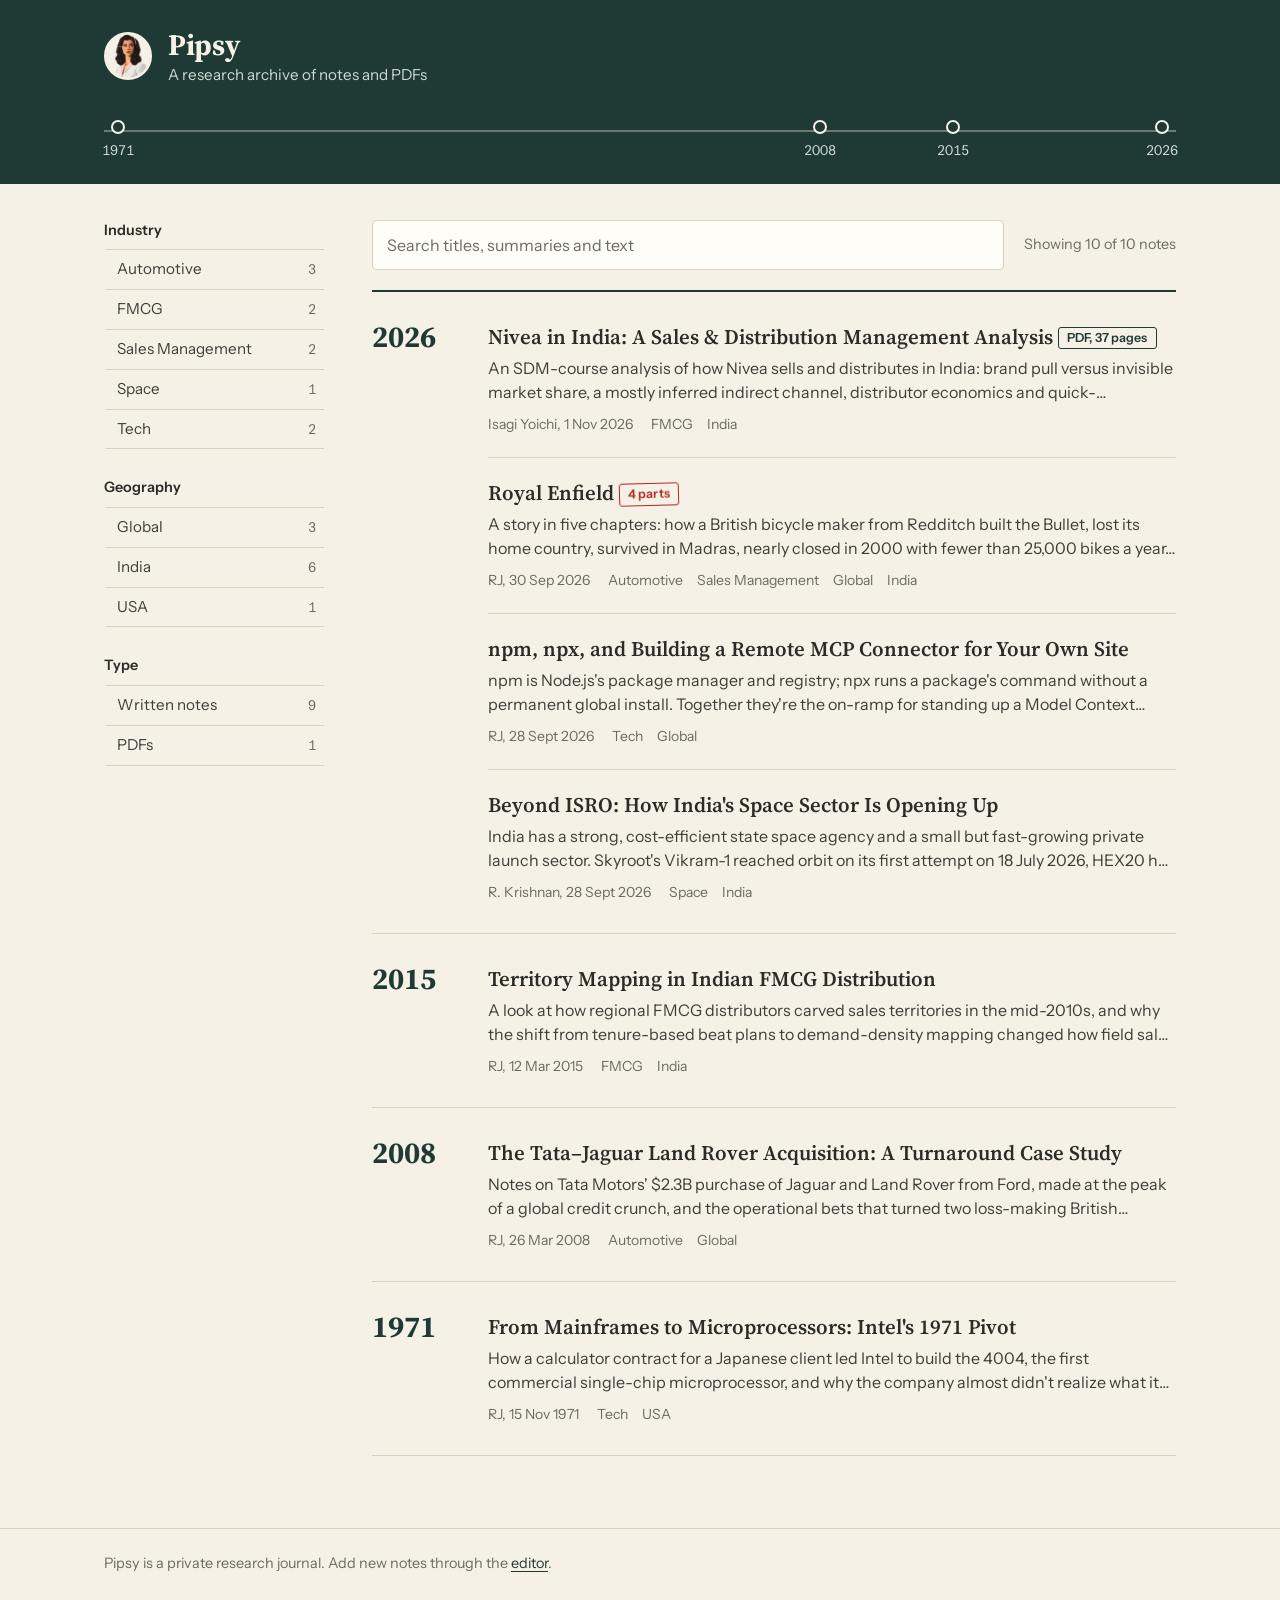
==== commit 9b121cc5: "Cache-bust script.js and style.css so browsers drop the old cached copies Stale cached script.js (pr" ====
--- a/index.html
+++ b/index.html
@@ -8,7 +8,7 @@
 <link rel="preconnect" href="https://fonts.googleapis.com">
 <link rel="preconnect" href="https://fonts.gstatic.com" crossorigin>
 <link href="https://fonts.googleapis.com/css2?family=Instrument+Sans:wght@400;500;600&family=Source+Serif+4:ital,opsz,wght@0,8..60,400;0,8..60,600;0,8..60,700;1,8..60,400&display=swap" rel="stylesheet">
-<link rel="stylesheet" href="style.css">
+<link rel="stylesheet" href="style.css?v=20261105">
 <link rel="icon" type="image/png" href="assets/favicon-32.png">
 <link rel="apple-touch-icon" href="assets/image.png">
 </head>
@@ -74,6 +74,6 @@
   </div>
 </footer>
 
-<script src="script.js"></script>
+<script src="script.js?v=20261105"></script>
 </body>
 </html>
